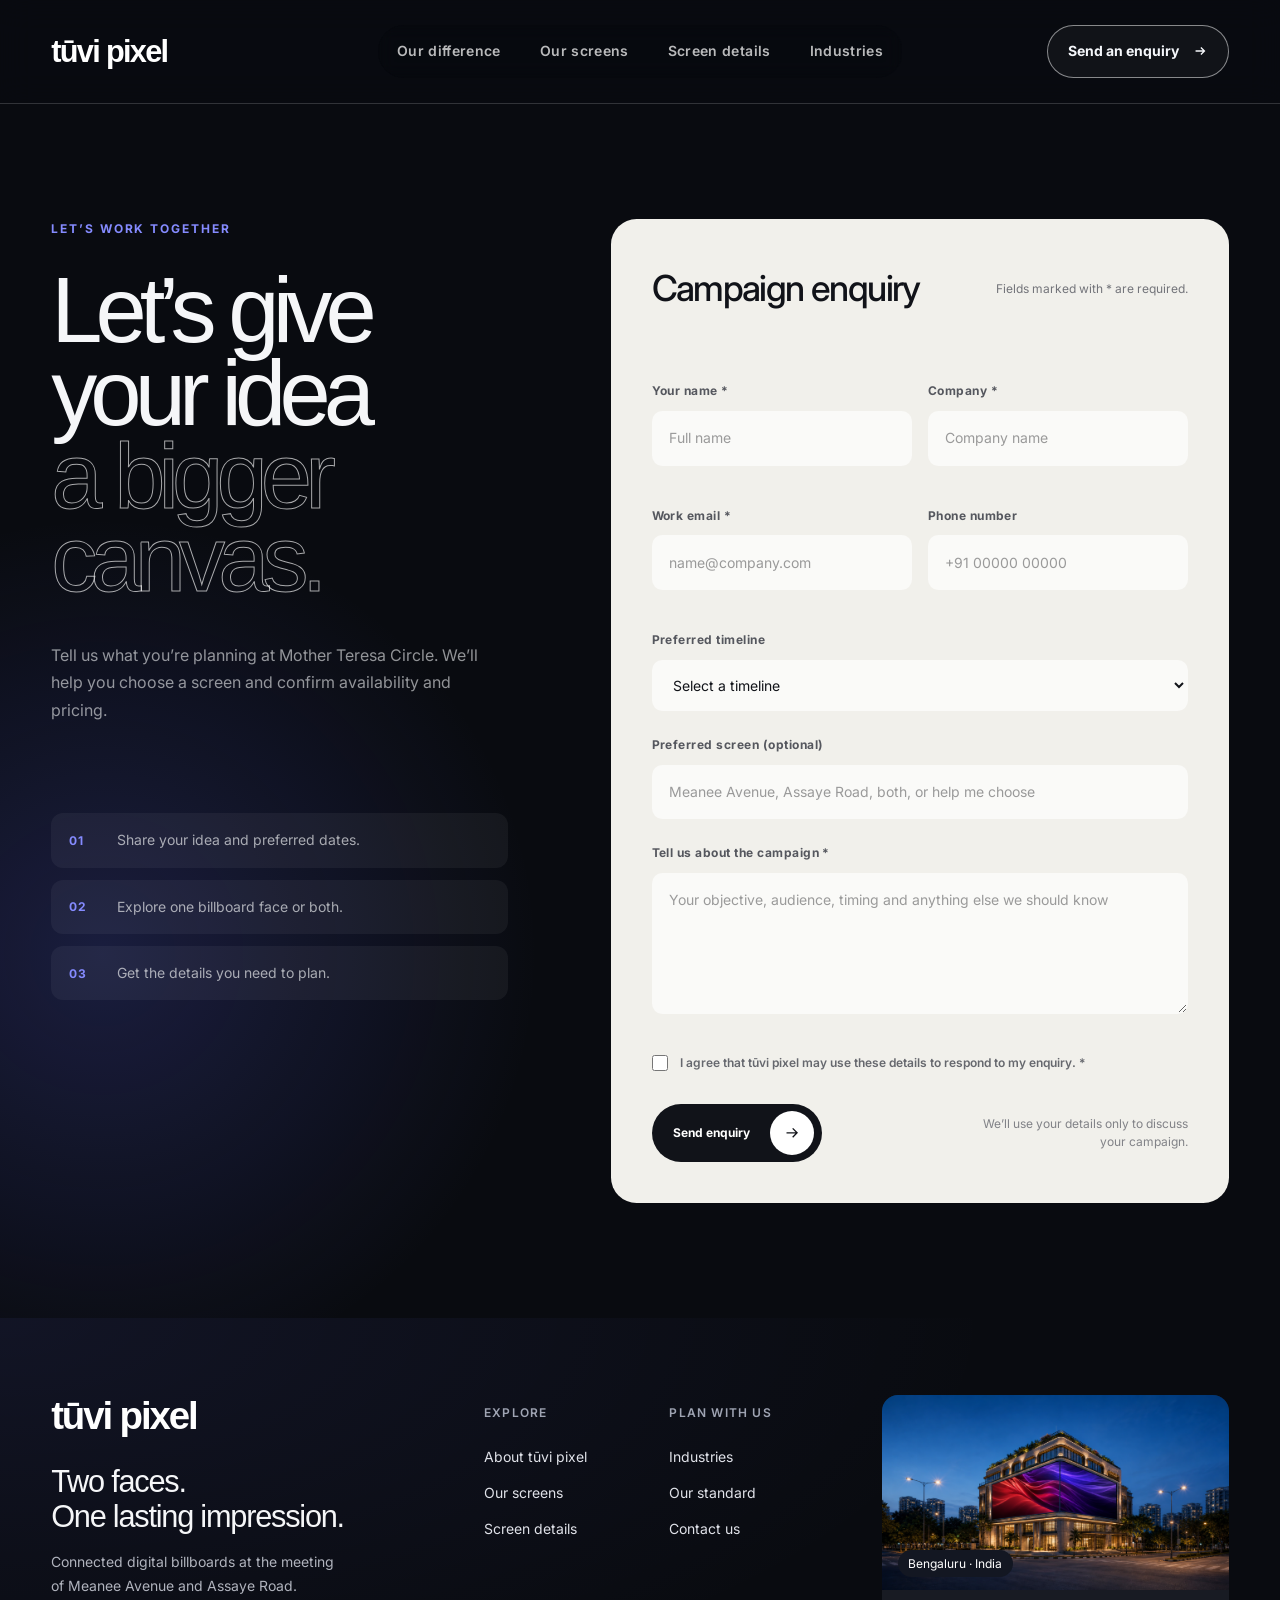
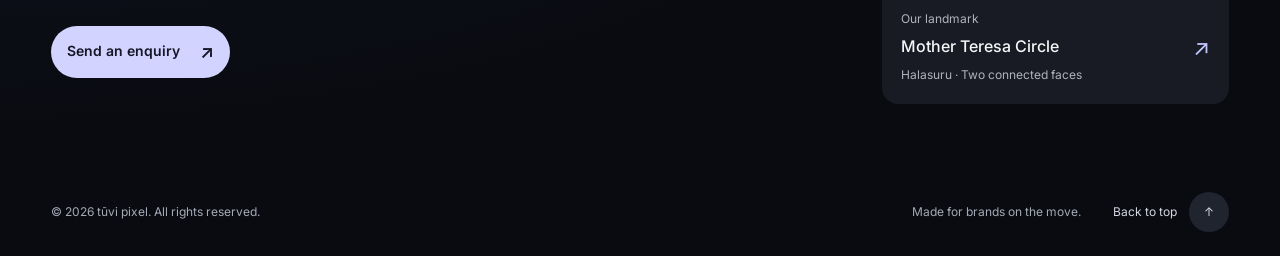
==== contact.html @ e4ea53d4 "First commit" ====
<!doctype html>
<html lang="en">
  <head>
    <meta charset="UTF-8">
    <meta name="viewport" content="width=device-width, initial-scale=1">
    <meta
      name="description"
      content="Plan your campaign with tūvi pixel at Mother Teresa Circle, Bengaluru. Ask about screens, availability and pricing."
    >
    <meta name="theme-color" content="#090b10">
    <title>Contact tūvi pixel — Plan Your Campaign</title>
    <link rel="preconnect" href="https://fonts.googleapis.com">
    <link rel="preconnect" href="https://fonts.gstatic.com" crossorigin>
    <link href="https://fonts.googleapis.com/css2?family=Inter:wght@400;500;600;700&display=swap" rel="stylesheet">
    <link rel="stylesheet" href="styles.css">
    <script src="script.js" defer></script>
  </head>
  <body class="contact-page">
    <a class="skip-link" href="#contact-main">Skip to contact form</a>

    <!-- Contact-page navigation links back to completed homepage sections. -->
    <header class="site-header is-scrolled" data-header>
      <a class="brand" href="index.html" aria-label="tūvi pixel home">
        <!-- Text wordmark until approved logo artwork is available. -->
        <span class="brand__logo brand-wordmark">tūvi pixel</span>
      </a>

      <button
        class="menu-toggle"
        type="button"
        aria-expanded="false"
        aria-controls="primary-navigation"
        aria-label="Open navigation"
        data-menu-toggle
      >
        <span></span>
        <span></span>
      </button>

      <nav class="site-nav" id="primary-navigation" aria-label="Primary navigation" data-nav>
        <a href="index.html#digital">Our difference</a>
        <a href="index.html#formats">Our screens</a>
        <a href="index.html#locations">Screen details</a>
        <a href="index.html#industries">Industries</a>
      </nav>

      <a class="header-cta" href="#enquiry-form">
        Send an enquiry
        <svg viewBox="0 0 18 18" aria-hidden="true">
          <path d="M4 9h10M10 5l4 4-4 4"></path>
        </svg>
      </a>
    </header>

    <main class="contact-main" id="contact-main">
      <!-- Contact introduction keeps the ask direct and campaign-focused. -->
      <section class="contact-intro" aria-labelledby="contact-title">
        <div class="contact-intro__copy">
          <p class="contact-intro__eyebrow reveal">Let’s work together</p>
          <h1 class="reveal" id="contact-title">
            Let’s give your idea
            <span>a bigger canvas.</span>
          </h1>
          <p class="contact-intro__lead reveal">
            Tell us what you’re planning at Mother Teresa Circle.
            We’ll help you choose a screen and confirm availability and pricing.
          </p>

          <div class="contact-intro__notes reveal">
            <div>
              <span>01</span>
              <p>Share your idea and preferred dates.</p>
            </div>
            <div>
              <span>02</span>
              <p>Explore one billboard face or both.</p>
            </div>
            <div>
              <span>03</span>
              <p>Get the details you need to plan.</p>
            </div>
          </div>
        </div>

        <!-- script.js handles submission; field names match the enquiry sheet. -->
        <div class="contact-form-wrap reveal" id="enquiry-form">
          <div class="contact-form__heading">
            <span>Campaign enquiry</span>
            <p>Fields marked with * are required.</p>
          </div>

          <form class="contact-form" action="#" method="post" novalidate data-contact-form>
            <!-- Kept out of the customer UI; submitted for admin enquiry tracking. -->
            <input name="billboard" type="hidden" data-selected-billboard>
            <div class="form-honeypot" aria-hidden="true">
              <label for="contact-website">Leave this field empty</label>
              <input id="contact-website" name="website" type="text" tabindex="-1" autocomplete="off">
            </div>
            <div class="form-grid">
              <div class="form-field">
                <label for="contact-name">Your name *</label>
                <input
                  id="contact-name"
                  name="name"
                  type="text"
                  autocomplete="name"
                  placeholder="Full name"
                  required
                >
                <span class="form-error" data-error-for="contact-name"></span>
              </div>

              <div class="form-field">
                <label for="contact-company">Company *</label>
                <input
                  id="contact-company"
                  name="company"
                  type="text"
                  autocomplete="organization"
                  placeholder="Company name"
                  required
                >
                <span class="form-error" data-error-for="contact-company"></span>
              </div>

              <div class="form-field">
                <label for="contact-email">Work email *</label>
                <input
                  id="contact-email"
                  name="email"
                  type="email"
                  autocomplete="email"
                  inputmode="email"
                  placeholder="name@company.com"
                  required
                >
                <span class="form-error" data-error-for="contact-email"></span>
              </div>

              <div class="form-field">
                <label for="contact-phone">Phone number</label>
                <input
                  id="contact-phone"
                  name="phone"
                  type="tel"
                  autocomplete="tel"
                  inputmode="tel"
                  placeholder="+91 00000 00000"
                >
                <span class="form-error" data-error-for="contact-phone"></span>
              </div>

              <div class="form-field form-field--full">
                <label for="contact-timeline">Preferred timeline</label>
                <select id="contact-timeline" name="timeline">
                  <option value="">Select a timeline</option>
                  <option value="asap">As soon as possible</option>
                  <option value="one-month">Within one month</option>
                  <option value="three-months">Within three months</option>
                  <option value="exploring">Just exploring</option>
                </select>
              </div>

              <div class="form-field form-field--full">
                <label for="contact-location">Preferred screen (optional)</label>
                <input
                  id="contact-location"
                  name="locations"
                  type="text"
                  placeholder="Meanee Avenue, Assaye Road, both, or help me choose"
                >
              </div>

              <div class="form-field form-field--full">
                <label for="contact-message">Tell us about the campaign *</label>
                <textarea
                  id="contact-message"
                  name="message"
                  rows="5"
                  placeholder="Your objective, audience, timing and anything else we should know"
                  required
                ></textarea>
                <span class="form-error" data-error-for="contact-message"></span>
              </div>
            </div>

            <label class="form-consent">
              <input type="checkbox" name="consent" required data-consent>
              <span>
                I agree that tūvi pixel may use these details to respond to my enquiry. *
              </span>
            </label>
            <span class="form-error" data-error-for="consent"></span>

            <div class="contact-form__actions">
              <button type="submit">
                Send enquiry
                <span aria-hidden="true">
                  <svg viewBox="0 0 20 20">
                    <path d="M4 10h12M11 5l5 5-5 5"></path>
                  </svg>
                </span>
              </button>
              <p>We’ll use your details only to discuss your campaign.</p>
            </div>

            <div class="form-status" role="status" aria-live="polite" data-form-status hidden></div>
          </form>
        </div>
      </section>
    </main>

    <!-- Shared brand footer with links back to the landing page. -->
    <footer class="site-footer" aria-label="Site footer">
      <!-- Shared footer: keep navigation and location details consistent on both pages. -->
      <div class="site-footer__top">
        <div class="footer-identity">
          <a class="footer-brand" href="index.html" aria-label="tūvi pixel home">
            <span class="brand-wordmark">tūvi pixel</span>
          </a>
          <p class="footer-identity__headline">Two faces.<br>One lasting impression.</p>
          <p class="footer-identity__copy">Connected digital billboards at the meeting of Meanee Avenue and Assaye Road.</p>
          <a class="footer-contact" href="#enquiry-form">
            Send an enquiry <span aria-hidden="true">↗</span>
          </a>
        </div>

        <nav class="footer-nav" aria-label="Footer navigation">
          <div>
            <h2>Explore</h2>
            <a href="index.html#digital">About tūvi pixel</a>
            <a href="index.html#formats">Our screens</a>
            <a href="index.html#locations">Screen details</a>
          </div>
          <div>
            <h2>Plan with us</h2>
            <a href="index.html#industries">Industries</a>
            <a href="index.html#work">Our standard</a>
            <a href="#enquiry-form">Contact us</a>
          </div>
        </nav>

        <a class="footer-location" href="index.html#formats" aria-label="Explore our screens at Mother Teresa Circle">
          <div class="footer-location__image">
            <img src="assets/mother-teresa-circle-01-clear.png" alt="Concept illustration of the connected corner billboard" width="1672" height="941" loading="lazy">
            <span>Bengaluru · India</span>
          </div>
          <div class="footer-location__caption">
            <div>
              <span>Our landmark</span>
              <strong>Mother Teresa Circle</strong>
              <p>Halasuru · Two connected faces</p>
            </div>
            <span class="footer-location__arrow" aria-hidden="true">↗</span>
          </div>
        </a>
      </div>

      <div class="site-footer__bottom">
        <p>© <span data-current-year>2026</span> tūvi pixel. All rights reserved.</p>
        <p class="footer-signoff">Made for brands on the move.</p>
        <button type="button" data-back-to-top>
          Back to top <span aria-hidden="true">↑</span>
        </button>
      </div>
    </footer>
  </body>
</html>
---- styles.css ----
:root {
  --font-heading: "Helvetica Neue", Helvetica, Arial, sans-serif;
  --font-text: "Inter", Arial, sans-serif;
  --text-xs: 0.75rem;
  --text-sm: 0.875rem;
  --text-base: 1rem;
  --text-lead: 1.125rem;
  --ink: #f5f7fb;
  --muted: rgba(245, 247, 251, 0.7);
  --line: rgba(255, 255, 255, 0.17);
  --dark: #07090d;
  --accent: #6d73ff;
  --accent-bright: #9296ff;
  --header-height: 104px;
  --page-gutter: clamp(1.25rem, 4vw, 4.75rem);
}

* {
  box-sizing: border-box;
}

html {
  scroll-behavior: smooth;
}

body {
  margin: 0;
  color: var(--ink);
  background: var(--dark);
  font-family: var(--font-text);
  font-size: var(--text-base);
  font-weight: 400;
  line-height: 1.6;
  -webkit-font-smoothing: antialiased;
}

h1,
h2,
h3,
h4,
h5,
h6 {
  font-family: var(--font-heading);
  font-weight: 500;
}

p {
  font-weight: 400;
}

button,
label,
strong,
b {
  font-weight: 600;
}

a {
  color: inherit;
  text-decoration: none;
}

button {
  color: inherit;
  font: inherit;
}

.skip-link {
  position: fixed;
  z-index: 100;
  top: 1rem;
  left: 1rem;
  padding: 0.7rem 1rem;
  color: var(--dark);
  background: white;
  border-radius: 999px;
  transform: translateY(-160%);
  transition: transform 180ms ease;
}

.skip-link:focus {
  transform: translateY(0);
}

.site-header {
  position: fixed;
  z-index: 20;
  inset: 0 0 auto;
  display: grid;
  grid-template-columns: 1fr auto 1fr;
  align-items: center;
  min-height: var(--header-height);
  padding: 0 var(--page-gutter);
  border-bottom: 1px solid var(--line);
  transition:
    min-height 300ms ease,
    background 300ms ease,
    backdrop-filter 300ms ease;
}

.site-header.is-scrolled {
  min-height: 76px;
  background: rgba(7, 9, 13, 0.82);
  backdrop-filter: blur(16px);
}

.brand {
  display: inline-flex;
  align-items: center;
  justify-self: start;
  min-width: 0;
}

/* Live-text wordmark: replace when approved logo artwork is available. */
.brand-wordmark {
  font-family: var(--font-heading);
  font-size: clamp(1.75rem, 2.4vw, 2.25rem);
  font-weight: 600;
  letter-spacing: -0.055em;
  line-height: 1.1;
  color: #fff;
  white-space: nowrap;
}

.brand__logo {
  display: block;
  width: clamp(9.5rem, 12vw, 12rem);
  height: auto;
  object-fit: contain;
  transition:
    opacity 250ms ease,
    transform 250ms ease;
}

.brand:hover .brand__logo,
.brand:focus-visible .brand__logo {
  opacity: 0.82;
  transform: translateY(-0.1rem);
}

.site-nav {
  display: flex;
  align-items: center;
  gap: clamp(0.25rem, 0.8vw, 0.75rem);
  padding: 0.3rem;
  background: rgba(7, 9, 13, 0.16);
  border-radius: 999px;
  backdrop-filter: blur(8px);
}

.site-nav a {
  position: relative;
  padding: 0.65rem 0.9rem;
  color: rgba(255, 255, 255, 0.72);
  border-radius: 999px;
  font-size: var(--text-sm);
  font-weight: 600;
  letter-spacing: 0.025em;
  white-space: nowrap;
  transition:
    color 220ms ease,
    background 220ms ease;
}

.site-nav a::after {
  display: none;
}

.site-nav a:hover,
.site-nav a:focus-visible,
.site-nav a.is-active {
  color: white;
  background: rgba(255, 255, 255, 0.1);
}

.site-nav a.is-active {
  box-shadow: inset 0 0 0 1px rgba(255, 255, 255, 0.1);
}

.header-cta {
  display: inline-flex;
  align-items: center;
  justify-self: end;
  gap: 0.8rem;
  padding: 0.88rem 1.25rem;
  border: 1px solid rgba(255, 255, 255, 0.5);
  border-radius: 999px;
  font-size: var(--text-sm);
  font-weight: 700;
  white-space: nowrap;
  background: rgba(255, 255, 255, 0.04);
  box-shadow: inset 0 0 0 0 white;
  transition:
    color 220ms ease,
    background 220ms ease,
    border-color 220ms ease,
    transform 220ms ease;
}

.header-cta:hover,
.header-cta:focus-visible {
  color: var(--dark);
  background: white;
  border-color: white;
  transform: translateY(-0.12rem);
}

.header-cta svg {
  width: 1rem;
  fill: none;
  stroke: currentColor;
  stroke-width: 1.5;
}

.menu-toggle {
  display: none;
  border: 0;
  background: transparent;
}

.hero {
  position: relative;
  display: flex;
  align-items: center;
  min-height: 100svh;
  isolation: isolate;
  overflow: hidden;
}

.hero__media,
.hero__shade {
  position: absolute;
  z-index: -3;
  inset: 0;
}

.hero__media img {
  width: 100%;
  height: 100%;
  object-fit: cover;
  object-position: center;
  scale: 1.01;
  will-change: transform;
}

.hero__shade {
  z-index: -2;
  background:
    linear-gradient(90deg, rgba(6, 8, 12, 0.94) 0%, rgba(6, 8, 12, 0.72) 30%, rgba(6, 8, 12, 0.06) 59%),
    linear-gradient(0deg, rgba(6, 8, 12, 0.72) 0%, transparent 38%),
    linear-gradient(180deg, rgba(6, 8, 12, 0.52), transparent 25%);
}

.hero__content {
  width: min(69rem, 78vw);
  margin-top: calc(var(--header-height) * 0.7);
  padding: 5rem var(--page-gutter) 7rem;
}

.hero__eyebrow {
  margin: 0 0 1.25rem;
  color: rgba(255, 255, 255, 0.7);
  font-size: var(--text-xs);
  font-weight: 600;
  letter-spacing: 0.14em;
  text-transform: uppercase;
}

.hero__title {
  max-width: 9ch;
  margin: 0;
  font-size: clamp(4rem, 8.5vw, 8.6rem);
  font-weight: 500;
  line-height: 0.87;
  letter-spacing: -0.075em;
}

.hero__title span {
  display: block;
  color: transparent;
  -webkit-text-stroke: 1px rgba(255, 255, 255, 0.78);
}

.hero__lower {
  display: grid;
  grid-template-columns: minmax(17rem, 25rem) auto;
  gap: clamp(2rem, 5vw, 5rem);
  align-items: end;
  margin-top: clamp(2rem, 5vh, 4rem);
}

.hero__copy {
  margin: 0;
  color: var(--muted);
  font-size: clamp(0.95rem, 1.2vw, 1.08rem);
  line-height: 1.65;
}

.hero__actions {
  display: flex;
  align-items: center;
  gap: clamp(1.5rem, 3vw, 3rem);
}

.button {
  display: inline-flex;
  align-items: center;
  gap: 1rem;
  padding: 0.45rem 0.5rem 0.45rem 1.35rem;
  border-radius: 999px;
  font-size: var(--text-xs);
  font-weight: 700;
  white-space: nowrap;
}

.button--primary {
  color: white;
  background: var(--accent);
  box-shadow: 0 10px 40px rgba(69, 76, 255, 0.25);
  transition:
    background 220ms ease,
    transform 220ms ease;
}

.button--primary:hover,
.button--primary:focus-visible {
  background: var(--accent-bright);
  transform: translateY(-2px);
}

.button__icon {
  display: grid;
  place-items: center;
  width: 2.5rem;
  aspect-ratio: 1;
  color: var(--dark);
  background: white;
  border-radius: 50%;
}

.button__icon svg {
  width: 1.1rem;
  fill: none;
  stroke: currentColor;
  stroke-width: 1.5;
}

.text-link {
  display: inline-flex;
  gap: 0.65rem;
  align-items: center;
  padding: 0.6rem 0;
  border-bottom: 1px solid rgba(255, 255, 255, 0.4);
  font-size: var(--text-xs);
  font-weight: 700;
  white-space: nowrap;
  transition: border-color 200ms ease;
}

.text-link:hover,
.text-link:focus-visible {
  border-color: white;
}

.hero__proof {
  position: absolute;
  right: var(--page-gutter);
  bottom: clamp(3.5rem, 9vh, 6rem);
  width: min(34rem, 40vw);
}

.hero__proof > p {
  margin: 0 0 0.65rem;
  color: rgba(255, 255, 255, 0.76);
  font-size: var(--text-xs);
  font-weight: 600;
  letter-spacing: 0.04em;
}

.client-logo-marquee {
  position: relative;
  padding: 0.75rem 0;
  background: #f4f3ef;
  border: 1px solid rgba(255, 255, 255, 0.72);
  border-radius: 999px;
  box-shadow:
    0 0.8rem 2.5rem rgba(0, 0, 0, 0.24),
    0 0 0 1px rgba(126, 133, 255, 0.18),
    inset 0 1px 0 rgba(255, 255, 255, 0.9),
    inset 0 0 1.5rem rgba(109, 115, 255, 0.06);
  overflow: hidden;
}

.client-logo-track {
  display: flex;
  width: max-content;
  animation: client-logo-scroll-left 24s linear infinite;
  will-change: transform;
}

.client-logo-group {
  display: flex;
  flex: none;
  align-items: center;
  gap: 2rem;
  padding: 0 1rem;
}

.client-logo-group img {
  flex: none;
  width: auto;
  max-width: 6.5rem;
  height: 1.8rem;
  object-fit: contain;
  mix-blend-mode: multiply;
}

.client-logo-group img[src*="airasia"] {
  width: 2rem;
  height: 2rem;
  border-radius: 50%;
}

.hero__proof:hover .client-logo-track,
.hero__proof:focus-within .client-logo-track {
  animation-play-state: paused;
}

@keyframes client-logo-scroll-left {
  from {
    transform: translateX(0);
  }
  to {
    transform: translateX(-50%);
  }
}

.reveal {
  opacity: 0;
  transform: translateY(22px);
}

.is-ready .reveal {
  opacity: 1;
  transform: translateY(0);
  transition:
    opacity 800ms cubic-bezier(0.2, 0.65, 0.25, 1),
    transform 800ms cubic-bezier(0.2, 0.65, 0.25, 1);
}

.is-ready .hero__title {
  transition-delay: 100ms;
}

.is-ready .hero__eyebrow {
  transition-delay: 40ms;
}

.is-ready .hero__lower {
  transition-delay: 220ms;
}

.is-ready .hero__proof {
  transition-delay: 380ms;
}

/* ==========================================================
   COMPANY INTRODUCTION
   Light editorial section following the image-led hero.
   ========================================================== */
.introduction {
  position: relative;
  padding: clamp(5.5rem, 10vw, 10rem) var(--page-gutter);
  color: #111319;
  background: #f1f0eb;
  overflow: hidden;
}

.introduction__top {
  display: grid;
  grid-template-columns: minmax(9rem, 0.65fr) 1.35fr;
  gap: 2rem;
  align-items: start;
  margin-bottom: clamp(3.5rem, 7vw, 7rem);
}

.section-label {
  display: flex;
  align-items: center;
  gap: 1rem;
  margin: 0;
  color: #63656c;
  font-size: var(--text-xs);
  font-weight: 700;
  letter-spacing: 0.15em;
  text-transform: uppercase;
}

.section-label span {
  display: grid;
  place-items: center;
  width: 2rem;
  aspect-ratio: 1;
  color: #111319;
  border: 1px solid #c8c7c1;
  border-radius: 50%;
  font-size: var(--text-xs);
}

.introduction__lead {
  max-width: 29rem;
  margin: 0;
  color: #62646a;
  font-size: clamp(1rem, 1.4vw, 1.25rem);
  line-height: 1.55;
}

.introduction__statement h2 {
  /* max-width: 13ch; */
  margin: 0;
  font-size: clamp(3rem, 7.2vw, 7.6rem);
  font-weight: 500;
  line-height: 0.98;
  letter-spacing: -0.07em;
}

.introduction__statement h2 span {
  display: block;
  color: #a4a39e;
}

/* Single dark panel gives the lower half more focus and visual weight. */
.impact-panel {
  --pointer-x: 75%;
  --pointer-y: 30%;
  position: relative;
  display: grid;
  grid-template-columns: minmax(17rem, 0.72fr) 1.28fr;
  gap: clamp(3rem, 8vw, 9rem);
  margin-top: clamp(4.5rem, 9vw, 9rem);
  padding: clamp(2rem, 4vw, 4.5rem);
  color: #f7f7f4;
  background: #101217;
  border-radius: clamp(1rem, 2vw, 1.75rem);
  box-shadow: 0 2.5rem 6rem rgba(18, 20, 28, 0.16);
  isolation: isolate;
  overflow: hidden;
}

.impact-panel__glow {
  position: absolute;
  z-index: -1;
  inset: 0;
  background: radial-gradient(
    38rem circle at var(--pointer-x) var(--pointer-y),
    rgba(91, 101, 255, 0.2),
    transparent 50%
  );
  opacity: 0.75;
  transition: opacity 400ms ease;
  pointer-events: none;
}

.impact-panel:hover .impact-panel__glow {
  opacity: 1;
}

.impact-panel__intro {
  display: flex;
  flex-direction: column;
  align-items: flex-start;
  justify-content: space-between;
  gap: 3rem;
}

.impact-panel__intro > p {
  max-width: 28rem;
  margin: 0;
  color: rgba(247, 247, 244, 0.68);
  font-size: clamp(1.05rem, 1.45vw, 1.35rem);
  line-height: 1.6;
}

.impact-panel__link {
  display: inline-flex;
  align-items: center;
  gap: 1rem;
  font-size: var(--text-xs);
  font-weight: 700;
}

.impact-panel__link > span {
  display: grid;
  place-items: center;
  width: 2.75rem;
  aspect-ratio: 1;
  color: #111319;
  background: #f7f7f4;
  border-radius: 50%;
  transition:
    color 250ms ease,
    background 250ms ease,
    transform 250ms ease;
}

.impact-panel__link svg {
  width: 1rem;
  fill: none;
  stroke: currentColor;
  stroke-width: 1.5;
}

.impact-panel__link:hover > span,
.impact-panel__link:focus-visible > span {
  color: white;
  background: #6d73ff;
  transform: translateX(0.3rem);
}

.impact-panel__features {
  display: grid;
  gap: 0.75rem;
}

/* Compact network facts add proof without creating another homepage section. */
.impact-panel__metrics {
  grid-column: 1 / -1;
  display: grid;
  grid-template-columns: repeat(4, minmax(0, 1fr));
  gap: 0.75rem;
  margin-top: 0.5rem;
}

.impact-panel__metrics > div {
  display: flex;
  justify-content: space-between;
  flex-direction: column;
  gap: 2.5rem;
  min-height: 10rem;
  padding: 1.25rem;
  background:
    linear-gradient(145deg, rgba(255, 255, 255, 0.075), rgba(255, 255, 255, 0.035));
  border: 1px solid rgba(255, 255, 255, 0.08);
  border-radius: 0.9rem;
  transition:
    color 350ms ease,
    background 350ms ease,
    transform 350ms ease;
}

.impact-panel__metrics > div:hover {
  color: #111319;
  background: #f1f0eb;
  transform: translateY(-0.35rem);
}

.impact-panel__metrics strong {
  font-size: clamp(2.5rem, 4.2vw, 4.75rem);
  font-weight: 500;
  line-height: 1;
  letter-spacing: -0.055em;
}

.impact-panel__metrics strong span {
  color: #858bff;
  font-size: 0.55em;
  letter-spacing: -0.02em;
}

.impact-panel__metrics span {
  color: rgba(247, 247, 244, 0.5);
  font-size: var(--text-xs);
  font-weight: 700;
  line-height: 1.5;
  letter-spacing: 0.08em;
  text-transform: uppercase;
  transition: color 350ms ease;
}

.impact-panel__metrics > div:hover span {
  color: #676970;
}

.impact-feature {
  display: grid;
  grid-template-columns: 2.5rem 1fr;
  gap: clamp(1rem, 2.5vw, 2.5rem);
  align-items: start;
  padding: clamp(1.35rem, 2.3vw, 2.25rem);
  background: rgba(255, 255, 255, 0.055);
  border-radius: 0.9rem;
  transition:
    background 350ms ease,
    transform 350ms cubic-bezier(0.2, 0.7, 0.2, 1);
}

.impact-feature:hover {
  background: rgba(255, 255, 255, 0.1);
  transform: translateX(-0.55rem);
}

.impact-feature__number {
  padding-top: 0.35rem;
  color: #858bff;
  font-size: var(--text-xs);
  font-weight: 700;
  letter-spacing: 0.08em;
}

.impact-feature h3 {
  margin: 0 0 0.55rem;
  font-size: clamp(1.25rem, 2vw, 1.85rem);
  font-weight: 500;
  letter-spacing: -0.035em;
}

.impact-feature p {
  max-width: 31rem;
  margin: 0;
  color: rgba(247, 247, 244, 0.55);
  font-size: var(--text-sm);
  line-height: 1.6;
}

/* Shared observer state for sections entering the viewport. */
.scroll-reveal {
  opacity: 0;
  transform: translateY(2rem);
  transition:
    opacity 800ms cubic-bezier(0.2, 0.65, 0.25, 1),
    transform 800ms cubic-bezier(0.2, 0.65, 0.25, 1);
}

.scroll-reveal.is-visible {
  opacity: 1;
  transform: translateY(0);
}

/* ==========================================================
   DIGITAL BILLBOARD SHOWCASE
   Dark image-led section with an accessible manual selector.
   ========================================================== */
.showcase {
  padding: clamp(5.5rem, 10vw, 10rem) var(--page-gutter);
  color: #f5f6f8;
  background: #090b10;
}

.showcase__header {
  display: grid;
  grid-template-columns: minmax(10rem, 0.65fr) 1.35fr;
  gap: 2rem;
  margin-bottom: clamp(3.5rem, 6vw, 6rem);
}

.showcase__label {
  display: flex;
  align-items: center;
  align-self: start;
  gap: 1rem;
  margin: 0;
  color: rgba(245, 246, 248, 0.55);
  font-size: var(--text-xs);
  font-weight: 700;
  letter-spacing: 0.15em;
  text-transform: uppercase;
}

.showcase__label span {
  display: grid;
  place-items: center;
  width: 2rem;
  aspect-ratio: 1;
  color: white;
  border: 1px solid rgba(255, 255, 255, 0.25);
  border-radius: 50%;
  font-size: var(--text-xs);
}

.showcase__header h2 {
  /* max-width: 12ch; */
  margin: 0;
  font-size: clamp(3rem, 6vw, 6.5rem);
  font-weight: 500;
  line-height: 0.95;
  letter-spacing: -0.065em;
}

.showcase__header > div > p {
  /* max-width: 34rem; */
  margin: 2rem 0 0;
  color: rgba(245, 246, 248, 0.58);
  font-size: clamp(0.95rem, 1.3vw, 1.12rem);
  line-height: 1.65;
}

.showcase__stage {
  display: grid;
  grid-template-columns: minmax(0, 1fr) clamp(12rem, 18vw, 17rem);
  gap: clamp(1.25rem, 3vw, 3rem);
}

.showcase__images {
  position: relative;
  min-height: clamp(27rem, 53vw, 52rem);
  background: #12151d;
  border-radius: clamp(1rem, 2vw, 1.6rem);
  overflow: hidden;
}

.showcase-slide {
  position: absolute;
  inset: 0;
  margin: 0;
  opacity: 0;
  visibility: hidden;
  transform: scale(1.025);
  transition:
    opacity 700ms cubic-bezier(0.2, 0.65, 0.25, 1),
    visibility 700ms ease,
    transform 1.2s cubic-bezier(0.2, 0.65, 0.25, 1);
}

.showcase-slide.is-active {
  opacity: 1;
  visibility: visible;
  transform: scale(1);
}

.showcase-slide::after {
  content: "";
  position: absolute;
  inset: 0;
  background: linear-gradient(0deg, rgba(4, 5, 9, 0.8), transparent 42%);
  pointer-events: none;
}

.showcase-slide__gallery {
  position: absolute;
  inset: 0;
  overflow: hidden;
  touch-action: pan-y;
}

.showcase-slide__gallery img {
  position: absolute;
  inset: 0;
  width: 100%;
  height: 100%;
  object-fit: cover;
  opacity: 0;
  transform: scale(1.025);
  transition:
    opacity 650ms cubic-bezier(0.2, 0.65, 0.25, 1),
    transform 1s cubic-bezier(0.2, 0.65, 0.25, 1);
}

.showcase-slide__gallery img.is-active {
  opacity: 1;
  transform: scale(1);
}

.showcase-slide figcaption {
  position: absolute;
  z-index: 1;
  right: clamp(1.25rem, 3vw, 2.5rem);
  bottom: clamp(1.25rem, 3vw, 2.5rem);
  left: clamp(1.25rem, 3vw, 2.5rem);
  display: flex;
  justify-content: space-between;
  gap: 2rem;
  align-items: end;
}

.showcase-slide figcaption span:first-child {
  font-size: clamp(1.35rem, 2.5vw, 2.4rem);
  font-weight: 500;
  letter-spacing: -0.04em;
}

.showcase-slide figcaption span:last-child {
  color: rgba(255, 255, 255, 0.65);
  font-size: var(--text-xs);
  font-weight: 700;
  letter-spacing: 0.1em;
  text-transform: uppercase;
}

.showcase__counter {
  position: absolute;
  z-index: 2;
  top: 1.5rem;
  right: 1.5rem;
  padding: 0.7rem 0.9rem;
  color: rgba(255, 255, 255, 0.66);
  background: rgba(9, 11, 16, 0.52);
  backdrop-filter: blur(12px);
  border-radius: 999px;
  font-size: var(--text-xs);
  font-weight: 700;
  letter-spacing: 0.08em;
}

.showcase__counter span {
  color: white;
}

/* Nested image-gallery controls remain separate from category tabs. */
.showcase-gallery-nav {
  position: absolute;
  z-index: 3;
  bottom: 1.15rem;
  left: 50%;
  display: flex;
  align-items: center;
  gap: 0.75rem;
  padding: 0.45rem 0.55rem;
  background: rgba(9, 11, 16, 0.58);
  backdrop-filter: blur(12px);
  border-radius: 999px;
  transform: translateX(-50%);
}

.showcase-gallery-nav > button {
  display: grid;
  place-items: center;
  width: 1.8rem;
  aspect-ratio: 1;
  padding: 0;
  color: rgba(255, 255, 255, 0.68);
  background: transparent;
  border: 0;
  border-radius: 50%;
  cursor: pointer;
  transition:
    color 200ms ease,
    background 200ms ease;
}

.showcase-gallery-nav > button:hover,
.showcase-gallery-nav > button:focus-visible {
  color: white;
  background: rgba(255, 255, 255, 0.12);
}

.showcase-gallery-dots {
  display: flex;
  gap: 0.42rem;
  align-items: center;
}

.showcase-gallery-dots button {
  width: 0.42rem;
  height: 0.42rem;
  padding: 0;
  background: rgba(255, 255, 255, 0.38);
  border: 0;
  border-radius: 999px;
  cursor: pointer;
  transition:
    width 250ms ease,
    background 250ms ease;
}

.showcase-gallery-dots button.is-active {
  width: 1.35rem;
  background: white;
}

.showcase-gallery-dots button:focus-visible {
  outline: 2px solid #858bff;
  outline-offset: 3px;
}

/* Keep a single contextual enquiry action beside the selector, below it on mobile. */
.showcase__sidebar {
  display: grid;
  align-content: end;
  gap: 1.5rem;
  min-width: 0;
}

.showcase__booking {
  display: grid;
  gap: 0.75rem;
}

.showcase__booking p {
  margin: 0;
  color: #fff;
  font-size: 14px;
  line-height: 1.5;
}

.showcase__booking small {
  color: rgba(255, 255, 255, 0.65);
  font-size: 12px;
  line-height: 1.5;
}

.showcase__cta {
  display: flex;
  align-items: center;
  justify-content: space-between;
  gap: 0.75rem;
  min-height: 52px;
  padding: 1rem;
  border-radius: 0.85rem;
  background: #dcdfff;
  color: #111322;
  font-size: 14px;
  font-weight: 600;
  line-height: 1.4;
  text-decoration: none;
  transition: background 200ms ease;
}

.showcase__cta:hover { background: #fff; }
.showcase__cta:focus-visible { outline: 2px solid #858bff; outline-offset: 4px; }

.showcase-tabs {
  display: grid;
  align-content: end;
  gap: 0.75rem;
}

.showcase-tab {
  position: relative;
  display: flex;
  flex-direction: column;
  gap: 1.25rem;
  min-height: 8rem;
  padding: 1.25rem;
  color: rgba(255, 255, 255, 0.48);
  text-align: left;
  background: rgba(255, 255, 255, 0.045);
  border: 0;
  border-radius: 0.85rem;
  cursor: pointer;
  overflow: hidden;
  transition:
    color 300ms ease,
    background 300ms ease,
    transform 300ms ease;
}

.showcase-tab::after {
  content: "";
  position: absolute;
  inset: auto 0 0;
  height: 3px;
  background: #737aff;
  transform: scaleX(0);
  transform-origin: left;
  transition: transform 450ms cubic-bezier(0.2, 0.7, 0.2, 1);
}

.showcase-tab:hover {
  color: white;
  background: rgba(255, 255, 255, 0.08);
  transform: translateX(-0.25rem);
}

.showcase-tab.is-active {
  color: white;
  background: rgba(255, 255, 255, 0.1);
}

.showcase-tab.is-active::after {
  transform: scaleX(1);
}

.showcase-tab span {
  color: #858bff;
  font-size: var(--text-xs);
  font-weight: 700;
  letter-spacing: 0.08em;
}

/* ==========================================================
   FEATURED LOCATIONS
   Expandable cards communicate environment types without
   introducing unverified city names or inventory figures.
   ========================================================== */
.locations {
  padding: clamp(5.5rem, 10vw, 10rem) var(--page-gutter);
  color: #101217;
  background: #f1f0eb;
}

.locations__header {
  position: relative;
  display: grid;
  grid-template-columns: minmax(18rem, 0.75fr) 1.25fr;
  grid-template-rows: 1fr auto;
  gap: 2rem;
  align-items: end;
  min-height: clamp(34rem, 56vw, 56rem);
  margin-bottom: clamp(3.5rem, 6vw, 6rem);
  padding: clamp(1.5rem, 3.5vw, 3.5rem);
  color: white;
  background: #111319;
  border-radius: clamp(1rem, 2vw, 1.75rem);
  isolation: isolate;
  overflow: hidden;
}

.locations__header::after {
  content: "";
  position: absolute;
  z-index: -1;
  inset: 0;
  background:
    linear-gradient(90deg, rgba(5, 7, 11, 0.94), rgba(5, 7, 11, 0.45) 48%, transparent 78%),
    linear-gradient(0deg, rgba(5, 7, 11, 0.7), transparent 50%);
}

.locations__header-media {
  position: absolute;
  z-index: -2;
  inset: 0;
}

.locations__header-media img {
  width: 100%;
  height: 100%;
  object-fit: cover;
  transition: transform 1.4s cubic-bezier(0.2, 0.7, 0.2, 1);
}

.locations__header:hover .locations__header-media img {
  transform: scale(1.025);
}

.locations__header-content {
  grid-row: 1 / -1;
  align-self: end;
  max-width: 33rem;
}

.locations__label {
  display: flex;
  align-items: center;
  align-self: start;
  gap: 1rem;
  margin: 0;
  color: rgba(255, 255, 255, 0.68);
  font-size: var(--text-xs);
  font-weight: 700;
  letter-spacing: 0.15em;
  text-transform: uppercase;
}

.locations__label span {
  display: grid;
  place-items: center;
  width: 2rem;
  aspect-ratio: 1;
  color: white;
  border: 1px solid rgba(255, 255, 255, 0.35);
  border-radius: 50%;
  font-size: var(--text-xs);
}

.locations__header h2 {
  max-width: 10ch;
  margin: clamp(2.25rem, 5vw, 5rem) 0 0;
  font-size: clamp(3rem, 5.2vw, 5.5rem);
  font-weight: 500;
  line-height: 0.96;
  letter-spacing: -0.065em;
}

.locations__header-content > p:last-of-type {
  max-width: 32rem;
  margin: 1.75rem 0 0;
  color: rgba(255, 255, 255, 0.66);
  font-size: clamp(0.95rem, 1.2vw, 1.08rem);
  line-height: 1.65;
}

.locations__link {
  display: inline-flex;
  align-items: center;
  gap: 1rem;
  padding-bottom: 0.65rem;
  border-bottom: 1px solid #101217;
  font-size: var(--text-xs);
  font-weight: 700;
  white-space: nowrap;
  margin-top: 2rem;
}

.locations__link svg {
  width: 1rem;
  fill: none;
  stroke: currentColor;
  stroke-width: 1.5;
  transition: transform 250ms ease;
}

.locations__link:hover svg,
.locations__link:focus-visible svg {
  transform: translateX(0.3rem);
}

.locations__header-fact {
  grid-column: 2;
  justify-self: end;
  max-width: 15rem;
  padding: 1.4rem;
  background: rgba(9, 11, 16, 0.58);
  backdrop-filter: blur(14px);
  border-radius: 1rem;
}

.locations__header-fact strong {
  font-size: clamp(2.3rem, 4vw, 4rem);
  font-weight: 500;
  line-height: 1;
  letter-spacing: -0.06em;
}

.locations__header-fact strong span {
  color: #858bff;
  font-size: 0.55em;
}

.locations__header-fact p {
  margin: 0.8rem 0 0;
  color: rgba(255, 255, 255, 0.56);
  font-size: var(--text-xs);
  line-height: 1.5;
}

/* ==========================================================
   INDUSTRIES SERVED
   An equal-weight matrix keeps nine categories easy to scan.
   ========================================================== */
.industries {
  padding: clamp(5.5rem, 10vw, 10rem) var(--page-gutter);
  color: #f5f6f8;
  background: #0c0e13;
}

.industries__header {
  display: grid;
  grid-template-columns: minmax(12rem, 0.7fr) minmax(24rem, 1.3fr);
  gap: clamp(2rem, 6vw, 7rem);
  align-items: start;
  margin-bottom: clamp(3.5rem, 7vw, 7rem);
}

.industries__label {
  display: flex;
  align-items: center;
  align-self: start;
  gap: 1rem;
  margin: 0;
  color: rgba(245, 246, 248, 0.52);
  font-size: var(--text-xs);
  font-weight: 700;
  letter-spacing: 0.15em;
  text-transform: uppercase;
}

.industries__label span {
  display: grid;
  place-items: center;
  width: 2rem;
  aspect-ratio: 1;
  color: white;
  border: 1px solid rgba(255, 255, 255, 0.24);
  border-radius: 50%;
  font-size: var(--text-xs);
}

.industries__header h2 {
  /* max-width: 11ch; */
  margin: 0;
  font-size: clamp(3rem, 5vw, 5.25rem);
  font-weight: 500;
  line-height: 0.96;
  letter-spacing: -0.065em;
}

.industries__header > div > p {
  max-width: 37rem;
  margin: 1.5rem 0 0;
  color: rgba(245, 246, 248, 0.6);
  font-size: 1rem;
  line-height: 1.65;
}

.industry-grid {
  display: grid;
  grid-template-columns: repeat(3, minmax(0, 1fr));
  gap: 0;
  border-top: 1px solid rgba(255, 255, 255, 0.14);
  border-left: 1px solid rgba(255, 255, 255, 0.14);
}

.industry-card {
  position: relative;
  display: flex;
  flex-direction: column;
  justify-content: space-between;
  min-width: 0;
  min-height: clamp(14rem, 18vw, 18rem);
  padding: clamp(1.4rem, 2.2vw, 2.25rem);
  color: #f5f6f8;
  background: transparent;
  border-right: 1px solid rgba(255, 255, 255, 0.14);
  border-bottom: 1px solid rgba(255, 255, 255, 0.14);
  outline: none;
  overflow: hidden;
  transition:
    background 350ms ease,
    transform 350ms cubic-bezier(0.2, 0.7, 0.2, 1);
}

.industry-card::before {
  content: "";
  position: absolute;
  top: 0;
  right: 0;
  left: 0;
  height: 2px;
  background: #7e85ff;
  opacity: 0.2;
  transform: scaleX(0);
  transform-origin: left;
  transition:
    opacity 350ms ease,
    transform 350ms ease;
  pointer-events: none;
}

.industry-card:hover,
.industry-card:focus-visible {
  color: #f5f6f8;
  background: rgba(255, 255, 255, 0.055);
  transform: translateY(-0.2rem);
}

.industry-card:hover::before,
.industry-card:focus-visible::before {
  opacity: 1;
  transform: scaleX(1);
}

.industry-card:focus-visible {
  box-shadow: 0 0 0 3px #111319, 0 0 0 5px #858bff;
}

.industry-card__index {
  position: relative;
  z-index: 1;
  color: currentColor;
  font-size: var(--text-xs);
  font-weight: 700;
  letter-spacing: 0.08em;
  opacity: 0.55;
}

.industry-card > div {
  position: relative;
  z-index: 1;
}

.industry-card h3 {
  margin: 0;
  font-size: clamp(1.4rem, 1.9vw, 2rem);
  font-weight: 500;
  line-height: 1.08;
  letter-spacing: -0.035em;
}

.industry-card p {
  max-width: 25rem;
  margin: 0.85rem 0 0;
  color: rgba(245, 246, 248, 0.58);
  font-size: 0.875rem;
  line-height: 1.6;
}

.industries__footer {
  display: flex;
  justify-content: space-between;
  gap: 2rem;
  align-items: center;
  margin-top: clamp(2.5rem, 4vw, 4rem);
}

.industries__footer p {
  margin: 0;
  color: rgba(245, 246, 248, 0.5);
  font-size: var(--text-sm);
}

.industries__footer a {
  display: inline-flex;
  align-items: center;
  gap: 1rem;
  padding-bottom: 0.65rem;
  border-bottom: 1px solid rgba(255, 255, 255, 0.55);
  font-size: var(--text-xs);
  font-weight: 700;
}

.industries__footer svg {
  width: 1rem;
  fill: none;
  stroke: currentColor;
  stroke-width: 1.5;
  transition: transform 250ms ease;
}

.industries__footer a:hover svg,
.industries__footer a:focus-visible svg {
  transform: translateX(0.3rem);
}

/* ==========================================================
   CAMPAIGN ASSURANCE
   Accessible accordion presents trust-building deliverables.
   ========================================================== */
.assurance {
  display: grid;
  grid-template-columns: minmax(22rem, 0.9fr) minmax(28rem, 1.1fr);
  gap: clamp(4rem, 10vw, 11rem);
  padding: clamp(5.5rem, 10vw, 10rem) var(--page-gutter);
  color: #f5f6f8;
  background: #090b10;
}

.assurance__label {
  display: flex;
  align-items: center;
  gap: 1rem;
  margin: 0 0 clamp(3rem, 6vw, 6rem);
  color: rgba(245, 246, 248, 0.5);
  font-size: var(--text-xs);
  font-weight: 700;
  letter-spacing: 0.15em;
  text-transform: uppercase;
}

.assurance__label > span {
  display: grid;
  place-items: center;
  width: 2rem;
  aspect-ratio: 1;
  color: white;
  border: 1px solid rgba(255, 255, 255, 0.25);
  border-radius: 50%;
  font-size: var(--text-xs);
}

.assurance__statement h2 {
  max-width: 10ch;
  margin: 0;
  font-size: clamp(3.5rem, 7vw, 7.5rem);
  font-weight: 500;
  line-height: 0.9;
  letter-spacing: -0.075em;
}

.assurance__statement h2 span {
  display: block;
  color: #777dff;
}

.assurance__statement > p:last-child {
  max-width: 30rem;
  margin: 2.5rem 0 0;
  color: rgba(245, 246, 248, 0.55);
  font-size: clamp(0.95rem, 1.2vw, 1.08rem);
  line-height: 1.7;
}

.assurance-list {
  align-self: center;
}

.assurance-item {
  margin-bottom: 0.75rem;
  background: rgba(255, 255, 255, 0.05);
  border-radius: 1rem;
  overflow: hidden;
  transition: background 350ms ease;
}

.assurance-item.is-open {
  background: rgba(255, 255, 255, 0.1);
}

.assurance-item h3 {
  margin: 0;
}

.assurance-item button {
  display: grid;
  grid-template-columns: 2.5rem 1fr 2.75rem;
  gap: 1rem;
  align-items: center;
  width: 100%;
  padding: clamp(1.25rem, 2vw, 1.8rem);
  color: rgba(245, 246, 248, 0.66);
  text-align: left;
  background: transparent;
  border: 0;
  cursor: pointer;
  transition: color 300ms ease;
}

.assurance-item button:hover,
.assurance-item button:focus-visible,
.assurance-item.is-open button {
  color: white;
}

.assurance-item button:focus-visible {
  outline: 2px solid #858bff;
  outline-offset: -4px;
  border-radius: 1rem;
}

.assurance-item__number {
  color: #858bff;
  font-size: var(--text-xs);
  font-weight: 700;
  letter-spacing: 0.08em;
}

.assurance-item button > span:nth-child(2) {
  font-size: clamp(1.05rem, 1.5vw, 1.35rem);
  font-weight: 500;
  letter-spacing: -0.02em;
}

.assurance-item__toggle {
  position: relative;
  justify-self: end;
  width: 2.5rem;
  aspect-ratio: 1;
  background: rgba(255, 255, 255, 0.08);
  border-radius: 50%;
}

.assurance-item__toggle::before,
.assurance-item__toggle::after {
  content: "";
  position: absolute;
  top: 50%;
  left: 50%;
  width: 0.8rem;
  height: 1px;
  background: currentColor;
  transform: translate(-50%, -50%);
  transition: transform 300ms ease;
}

.assurance-item__toggle::after {
  transform: translate(-50%, -50%) rotate(90deg);
}

.assurance-item.is-open .assurance-item__toggle::after {
  transform: translate(-50%, -50%) rotate(0);
}

.assurance-item__panel {
  overflow: hidden;
}

.assurance-item__panel p {
  max-width: 35rem;
  margin: 0;
  padding: 0 clamp(1.25rem, 2vw, 1.8rem) clamp(1.5rem, 2.5vw, 2.25rem)
    calc(clamp(1.25rem, 2vw, 1.8rem) + 3.5rem);
  color: rgba(245, 246, 248, 0.52);
  font-size: var(--text-sm);
  line-height: 1.7;
  animation: assurance-content-in 350ms ease both;
}

@keyframes assurance-content-in {
  from {
    opacity: 0;
    transform: translateY(-0.5rem);
  }
  to {
    opacity: 1;
    transform: translateY(0);
  }
}

/* ==========================================================
   FINAL CTA
   One clear conversion message closes the homepage.
   ========================================================== */
.final-cta {
  position: relative;
  display: flex;
  align-items: center;
  flex-direction: column;
  padding: clamp(7rem, 14vw, 14rem) var(--page-gutter);
  color: #111319;
  text-align: center;
  background: #f1f0eb;
  isolation: isolate;
  overflow: hidden;
}

.final-cta__orb {
  position: absolute;
  z-index: -1;
  top: 50%;
  left: 50%;
  width: clamp(22rem, 55vw, 52rem);
  aspect-ratio: 1;
  background:
    radial-gradient(circle at 35% 35%, rgba(255, 139, 98, 0.8), transparent 28%),
    radial-gradient(circle at 68% 66%, rgba(95, 105, 255, 0.78), transparent 34%),
    #d5d5ff;
  filter: blur(1px);
  border-radius: 50%;
  opacity: 0.3;
  transform: translate(-50%, -50%) scale(0.8);
  transition:
    opacity 1s ease,
    transform 1.2s cubic-bezier(0.2, 0.7, 0.2, 1);
}

.final-cta:hover .final-cta__orb {
  opacity: 0.48;
  transform: translate(-50%, -50%) scale(1);
}

.final-cta__label {
  margin: 0 0 2rem;
  color: #66686e;
  font-size: var(--text-xs);
  font-weight: 700;
  letter-spacing: 0.16em;
  text-transform: uppercase;
}

.final-cta h2 {
  max-width: 12ch;
  margin: 0;
  font-size: clamp(3.5rem, 8vw, 8.5rem);
  font-weight: 500;
  line-height: 0.9;
  letter-spacing: -0.075em;
}

.final-cta__copy {
  max-width: 38rem;
  margin: clamp(2rem, 4vw, 3.5rem) 0 0;
  color: #606269;
  font-size: clamp(0.95rem, 1.25vw, 1.12rem);
  line-height: 1.65;
}

.final-cta__button {
  display: inline-flex;
  align-items: center;
  gap: 1.5rem;
  margin-top: clamp(2.5rem, 5vw, 4.5rem);
  padding: 0.5rem 0.55rem 0.5rem 1.6rem;
  color: white;
  background: #111319;
  border-radius: 999px;
  font-size: var(--text-sm);
  font-weight: 700;
  box-shadow: 0 1.5rem 4rem rgba(17, 19, 25, 0.18);
  transition:
    background 300ms ease,
    transform 300ms ease;
}

.final-cta__button:hover,
.final-cta__button:focus-visible {
  background: #5f67f4;
  transform: translateY(-0.25rem);
}

.final-cta__button > span:last-child {
  display: grid;
  place-items: center;
  width: 3.25rem;
  aspect-ratio: 1;
  color: #111319;
  background: white;
  border-radius: 50%;
}

.final-cta__button svg {
  width: 1.25rem;
  fill: none;
  stroke: currentColor;
  stroke-linecap: round;
  stroke-linejoin: round;
  stroke-width: 1.5;
}

/* ==========================================================
   FOOTER
   Contact and legal destinations are intentionally easy to find.
   ========================================================== */
/* Shared footer: brand, navigation and a visual anchor to the actual format. */
.site-footer {
  padding: clamp(3.5rem, 6vw, 6rem) var(--page-gutter) 1.5rem;
  color: #f5f6f8;
  background: radial-gradient(ellipse at 0 0, rgba(109, 115, 255, 0.09), transparent 55%), #090b10;
}

.site-footer__top {
  display: grid;
  grid-template-columns: minmax(0, 1.1fr) minmax(0, 1fr) minmax(0, 1fr);
  gap: clamp(2rem, 4vw, 5rem);
  align-items: start;
  padding-bottom: clamp(3rem, 5vw, 5rem);
}

.footer-brand { display: inline-flex; }
.footer-brand .brand-wordmark { font-size: clamp(2rem, 3vw, 2.75rem); }
.footer-identity__headline {
  margin: 1.75rem 0 1rem;
  font-family: var(--font-heading);
  font-size: clamp(1.7rem, 2.4vw, 2.6rem);
  font-weight: 500;
  line-height: 1.12;
  letter-spacing: -0.04em;
}
.footer-identity__copy {
  max-width: 32ch;
  margin: 0;
  color: #b0b3bd;
  font-size: var(--text-sm);
  line-height: 1.7;
}
.footer-contact {
  display: inline-flex;
  align-items: center;
  gap: 1.25rem;
  margin-top: 1.75rem;
  padding: 0.7rem 1rem;
  border-radius: 999px;
  background: #d2d4ff;
  color: #151726;
  font-size: var(--text-sm);
  font-weight: 600;
  transition: background 200ms ease;
}
.footer-contact:hover { background: #eef0ff; }
.footer-contact span { font-size: 1.15rem; }

.footer-nav {
  display: grid;
  grid-template-columns: repeat(2, minmax(0, 1fr));
  gap: 1.5rem;
  padding-top: 0.5rem;
}
.footer-nav > div { display: flex; flex-direction: column; align-items: flex-start; gap: 0.85rem; }
.footer-nav h2 {
  margin: 0 0 0.65rem;
  color: #9fa4b3;
  font-family: var(--font-text);
  font-size: var(--text-xs);
  font-weight: 600;
  letter-spacing: 0.1em;
  text-transform: uppercase;
}
.footer-nav a { color: #e0e2e9; font-size: var(--text-sm); transition: color 180ms ease; }
.footer-nav a:hover { color: #b5baff; }

.footer-location {
  display: block;
  overflow: hidden;
  border-radius: 1rem;
  background: #181b23;
  transition: background 200ms ease;
}
.footer-location:hover { background: #212530; }
.footer-location__image { position: relative; overflow: hidden; aspect-ratio: 16 / 9; }
.footer-location__image img {
  width: 100%;
  height: 100%;
  object-fit: cover;
  transition: transform 450ms ease;
}
.footer-location:hover img { transform: scale(1.035); }
.footer-location__image > span {
  position: absolute;
  left: 1rem;
  bottom: 0.8rem;
  padding: 0.25rem 0.65rem;
  border-radius: 999px;
  color: white;
  background: #131722;
  font-size: var(--text-xs);
}
.footer-location__caption { display: flex; align-items: center; justify-content: space-between; gap: 0.75rem; padding: 1.2rem; }
.footer-location__caption div > span { display: block; margin-bottom: 0.35rem; color: #b0b3bd; font-size: var(--text-xs); }
.footer-location__caption strong { display: block; font-size: 1rem; font-weight: 500; }
.footer-location__caption p { margin: 0.35rem 0 0; color: #b0b3bd; font-size: var(--text-xs); }
.footer-location__arrow { color: #c3c7ff; font-size: 1.4rem; }

.site-footer__bottom {
  display: grid;
  grid-template-columns: 1fr auto auto;
  gap: 2rem;
  align-items: center;
  padding-top: 1.5rem;
  color: #a5aab7;
  font-size: var(--text-xs);
}
.site-footer__bottom p { margin: 0; }
.site-footer__bottom button {
  display: inline-flex;
  align-items: center;
  justify-self: end;
  gap: 0.75rem;
  padding: 0;
  color: #d4d7e0;
  background: transparent;
  border: 0;
  cursor: pointer;
  font: inherit;
}
.site-footer__bottom button span {
  display: grid;
  place-items: center;
  width: 2.5rem;
  aspect-ratio: 1;
  border-radius: 50%;
  background: #20242f;
  transition: color 200ms ease, background 200ms ease;
}
.site-footer__bottom button:hover span { color: #13151b; background: #d2d4ff; }
.site-footer a:focus-visible,
.site-footer button:focus-visible { outline: 2px solid #b5baff; outline-offset: 5px; }

/* ==========================================================
   CONTACT PAGE
   Dedicated campaign enquiry layout and validated form.
   ========================================================== */
.contact-page {
  background: #090b10;
}

.contact-page .site-header {
  background: rgba(9, 11, 16, 0.88);
  backdrop-filter: blur(16px);
}

.contact-main {
  padding-top: var(--header-height);
}

.contact-intro {
  display: grid;
  grid-template-columns: minmax(22rem, 0.85fr) minmax(34rem, 1.15fr);
  gap: clamp(4rem, 8vw, 9rem);
  min-height: calc(100svh - var(--header-height));
  padding: clamp(5rem, 9vw, 9rem) var(--page-gutter);
  color: #f5f6f8;
  background:
    radial-gradient(circle at 8% 70%, rgba(93, 102, 246, 0.2), transparent 30%),
    #090b10;
}

.contact-intro__copy {
  position: sticky;
  top: calc(var(--header-height) + 3rem);
  align-self: start;
}

.contact-intro__eyebrow {
  margin: 0 0 2rem;
  color: #858bff;
  font-size: var(--text-xs);
  font-weight: 700;
  letter-spacing: 0.16em;
  text-transform: uppercase;
}

.contact-intro h1 {
  max-width: 10ch;
  margin: 0;
  font-size: clamp(3.8rem, 7.2vw, 7.7rem);
  font-weight: 500;
  line-height: 0.9;
  letter-spacing: -0.075em;
}

.contact-intro h1 span {
  display: block;
  color: transparent;
  -webkit-text-stroke: 1px rgba(255, 255, 255, 0.65);
}

.contact-intro__lead {
  max-width: 31rem;
  margin: 2.5rem 0 0;
  color: rgba(245, 246, 248, 0.58);
  font-size: clamp(0.98rem, 1.25vw, 1.12rem);
  line-height: 1.7;
}

.contact-intro__notes {
  display: grid;
  gap: 0.75rem;
  max-width: 31rem;
  margin-top: clamp(3rem, 7vw, 7rem);
}

.contact-intro__notes > div {
  display: grid;
  grid-template-columns: 2rem 1fr;
  gap: 1rem;
  align-items: center;
  padding: 1rem 1.1rem;
  background: rgba(255, 255, 255, 0.05);
  border-radius: 0.75rem;
}

.contact-intro__notes span {
  color: #858bff;
  font-size: var(--text-xs);
  font-weight: 700;
  letter-spacing: 0.08em;
}

.contact-intro__notes p {
  margin: 0;
  color: rgba(245, 246, 248, 0.65);
  font-size: var(--text-sm);
}

.contact-form-wrap {
  padding: clamp(1.5rem, 3.2vw, 3rem);
  color: #111319;
  background: #f1f0eb;
  border-radius: clamp(1.25rem, 2vw, 2rem);
}

.contact-form__heading {
  display: flex;
  justify-content: space-between;
  gap: 2rem;
  align-items: center;
  margin-bottom: clamp(2.5rem, 5vw, 4.5rem);
}

.contact-form__heading span {
  font-size: clamp(1.6rem, 2.8vw, 2.75rem);
  font-weight: 500;
  letter-spacing: -0.045em;
}

.contact-form__heading p {
  margin: 0;
  color: #73747a;
  font-size: var(--text-xs);
}

.form-grid {
  display: grid;
  grid-template-columns: repeat(2, minmax(0, 1fr));
  gap: 1.5rem 1rem;
}

.form-field {
  display: flex;
  flex-direction: column;
}

.form-field--full {
  grid-column: 1 / -1;
}

.form-field label {
  margin-bottom: 0.65rem;
  color: #55575e;
  font-size: var(--text-xs);
  font-weight: 700;
  letter-spacing: 0.04em;
}

.form-field input,
.form-field select,
.form-field textarea {
  width: 100%;
  padding: 0.95rem 1rem;
  color: #111319;
  background: rgba(255, 255, 255, 0.66);
  border: 1px solid transparent;
  border-radius: 0.65rem;
  outline: none;
  font: inherit;
  font-size: var(--text-sm);
  transition:
    background 200ms ease,
    border-color 200ms ease,
    box-shadow 200ms ease;
}

.form-field textarea {
  min-height: 8.5rem;
  resize: vertical;
  line-height: 1.55;
}

.form-field input::placeholder,
.form-field textarea::placeholder {
  color: #9a9a9a;
}

.form-field input:hover,
.form-field select:hover,
.form-field textarea:hover {
  background: white;
}

.form-field input:focus,
.form-field select:focus,
.form-field textarea:focus {
  background: white;
  border-color: #666eff;
  box-shadow: 0 0 0 3px rgba(102, 110, 255, 0.14);
}

.form-field [aria-invalid="true"] {
  border-color: #c43f3f;
}

.form-error {
  min-height: 1rem;
  padding-top: 0.35rem;
  color: #a52e2e;
  font-size: var(--text-xs);
}

.form-consent {
  display: grid;
  grid-template-columns: auto 1fr;
  gap: 0.75rem;
  align-items: start;
  margin-top: 1.5rem;
  color: #66686e;
  font-size: var(--text-xs);
  line-height: 1.5;
  cursor: pointer;
}

.form-consent input {
  width: 1rem;
  height: 1rem;
  margin: 0.1rem 0 0;
  accent-color: #626aff;
}

.contact-form__actions {
  display: flex;
  justify-content: space-between;
  gap: 2rem;
  align-items: center;
  margin-top: 2rem;
}

.contact-form__actions button {
  display: inline-flex;
  align-items: center;
  gap: 1.25rem;
  padding: 0.45rem 0.5rem 0.45rem 1.35rem;
  color: white;
  background: #111319;
  border: 0;
  border-radius: 999px;
  cursor: pointer;
  font-size: var(--text-xs);
  font-weight: 700;
  transition:
    background 250ms ease,
    transform 250ms ease;
}

.contact-form__actions button:hover,
.contact-form__actions button:focus-visible {
  background: #626aff;
  transform: translateY(-0.2rem);
}

.contact-form__actions button:disabled {
  cursor: wait;
  opacity: 0.6;
  transform: none;
}

.contact-form__actions button span {
  display: grid;
  place-items: center;
  width: 2.75rem;
  aspect-ratio: 1;
  color: #111319;
  background: white;
  border-radius: 50%;
}

.contact-form__actions svg {
  width: 1.1rem;
  fill: none;
  stroke: currentColor;
  stroke-width: 1.5;
}

.contact-form__actions p {
  max-width: 13rem;
  margin: 0;
  color: #818287;
  font-size: var(--text-xs);
  line-height: 1.5;
  text-align: right;
}

.form-status {
  margin-top: 1.5rem;
  padding: 1rem;
  color: #34375a;
  background: #dedfff;
  border-radius: 0.7rem;
  font-size: var(--text-xs);
  line-height: 1.5;
}

.form-status[data-state="success"] {
  color: #245a3b;
  background: #e2f0e7;
}

.form-status[data-state="error"] {
  color: #8a2f2f;
  background: #f6e3e1;
}

.form-honeypot {
  position: absolute;
  left: -10000px;
  width: 1px;
  height: 1px;
  overflow: hidden;
}


/* Keep the longer navigation copy comfortable on smaller desktop screens. */
@media (min-width: 961px) and (max-width: 1200px) {
  .site-header {
    grid-template-columns: auto 1fr auto;
    gap: 1rem;
  }

  .site-nav {
    justify-self: center;
    gap: 0.25rem;
  }

  .site-nav a {
    padding-inline: 0.6rem;
  }
}

@media (max-width: 960px) {
  :root {
    --header-height: 82px;
  }

  .site-header {
    grid-template-columns: 1fr auto;
  }

  .site-nav {
    position: fixed;
    inset: var(--header-height) 0 auto;
    display: grid;
    gap: 0.35rem;
    padding: 1rem var(--page-gutter) 2rem;
    background: rgba(7, 9, 13, 0.97);
    border-bottom: 1px solid var(--line);
    border-radius: 0;
    opacity: 0;
    visibility: hidden;
    transform: translateY(-1rem);
    transition:
      opacity 220ms ease,
      visibility 220ms ease,
      transform 220ms ease;
  }

  .site-nav.is-open {
    opacity: 1;
    visibility: visible;
    transform: translateY(0);
  }

  .site-nav a {
    padding: 1rem 0;
    border-bottom: 1px solid var(--line);
    border-radius: 0;
    font-size: 1rem;
  }

  .header-cta {
    display: none;
  }

  .menu-toggle {
    display: grid;
    place-content: center;
    gap: 0.4rem;
    width: 2.75rem;
    height: 2.75rem;
    padding: 0;
    border: 1px solid var(--line);
    border-radius: 50%;
  }

  .menu-toggle span {
    width: 1rem;
    height: 1px;
    background: white;
    transition: transform 180ms ease;
  }

  .menu-toggle[aria-expanded="true"] span:first-child {
    transform: translateY(3.5px) rotate(45deg);
  }

  .menu-toggle[aria-expanded="true"] span:last-child {
    transform: translateY(-3.5px) rotate(-45deg);
  }

  .hero__content {
    width: 100%;
    padding-bottom: 10rem;
  }

  .hero__lower {
    grid-template-columns: 1fr;
  }

  .hero__proof {
    right: var(--page-gutter);
    bottom: 1.25rem;
    width: min(32rem, calc(100% - (var(--page-gutter) * 2)));
  }

  /* Stack the impact panel while retaining generous tablet spacing. */
  .impact-panel {
    grid-template-columns: 1fr;
  }

  .impact-panel__metrics {
    grid-template-columns: repeat(2, minmax(0, 1fr));
  }

  /* Keep selector controls close to the showcase on tablet. */
  .showcase__stage {
    grid-template-columns: 1fr;
  }

  .showcase-tabs {
    grid-template-columns: repeat(3, 1fr);
  }

  .showcase-tab {
    min-height: 6.5rem;
  }

  /* Location header condenses for tablets. */
  .locations__header {
    grid-template-columns: 1fr auto;
  }

  /* Industry list becomes two columns on tablet widths. */
  .industry-grid {
    grid-template-columns: repeat(2, minmax(0, 1fr));
  }

  /* Trust content stacks once both columns no longer have comfortable width. */
  .assurance {
    grid-template-columns: 1fr;
  }

  .assurance__statement h2 {
    max-width: 12ch;
  }

  /* Footer columns reduce naturally on tablet widths. */
  .site-footer__top {
    grid-template-columns: 1fr 1fr;
  }

  .footer-nav {
    grid-column: auto;
  }

  .footer-location {
    grid-column: 1 / -1;
    display: grid;
    grid-template-columns: minmax(0, 1fr) minmax(0, 1fr);
  }

  .footer-signoff {
    display: none;
  }

  .site-footer__bottom {
    grid-template-columns: 1fr auto;
  }

  /* Contact form stacks below the page introduction on tablet. */
  .contact-intro {
    grid-template-columns: 1fr;
  }

  .contact-intro__copy {
    position: static;
  }

}

@media (max-width: 600px) {
  .brand__logo {
    width: 9.25rem;
  }

  .hero {
    min-height: 100svh;
    align-items: flex-end;
  }

  .hero__media img {
    object-position: 69% center;
  }

  .hero__shade {
    background:
      linear-gradient(0deg, rgba(6, 8, 12, 0.98) 8%, rgba(6, 8, 12, 0.72) 52%, rgba(6, 8, 12, 0.38) 100%),
      linear-gradient(90deg, rgba(6, 8, 12, 0.68), transparent);
  }

  .hero__content {
    margin: 0;
    padding-top: 8rem;
    padding-bottom: 10rem;
  }

  .hero__proof {
    right: 1.25rem;
    left: 1.25rem;
    width: auto;
  }

  .hero__proof > p {
    margin-bottom: 0.5rem;
  }

  .client-logo-marquee {
    padding: 0.65rem 0;
  }

  .client-logo-group {
    gap: 1.5rem;
  }

  .client-logo-group img {
    max-width: 5.5rem;
    height: 1.55rem;
  }

  .hero__title {
    font-size: clamp(3.45rem, 17vw, 5rem);
    line-height: 0.9;
  }

  .hero__lower {
    gap: 1.5rem;
    margin-top: 1.75rem;
  }

  .hero__copy {
    max-width: 32rem;
    font-size: var(--text-sm);
    line-height: 1.55;
  }

  .hero__actions {
    align-items: flex-start;
    flex-direction: column;
    gap: 0.8rem;
  }

  .button {
    width: 100%;
    justify-content: space-between;
  }

  /* Stack all introduction content for narrow mobile viewports. */
  .introduction__top {
    grid-template-columns: 1fr;
  }

  .introduction__top {
    gap: 2rem;
  }

  .introduction__statement h2 {
    font-size: clamp(3rem, 14vw, 4.25rem);
  }

  .impact-panel {
    gap: 2.5rem;
    margin-top: 4rem;
    padding: 1.25rem;
    border-radius: 1rem;
  }

  .impact-panel__intro {
    padding: 0.75rem 0.5rem 0;
  }

  .impact-feature {
    grid-template-columns: 1fr;
    gap: 0.65rem;
  }

  .impact-feature:hover {
    transform: translateY(-0.25rem);
  }

  .impact-panel__metrics {
    grid-template-columns: 1fr;
  }

  .impact-panel__metrics > div {
    min-height: 8rem;
  }

  /* Mobile showcase uses compact horizontal controls below the image. */
  .showcase__header {
    grid-template-columns: 1fr;
  }

  .showcase__images {
    min-height: 31rem;
  }

.showcase-slide img {
    object-position: center;
  }

  .showcase-slide figcaption {
    align-items: flex-start;
    flex-direction: column;
    gap: 0.65rem;
    bottom: 3.75rem;
  }

  .showcase-tabs {
    grid-template-columns: 1fr;
  }

  .showcase-tab {
    min-height: auto;
    flex-direction: row;
    gap: 1rem;
  }

  /* Location header becomes a single column on mobile. */
  .locations__header {
    grid-template-columns: 1fr;
  }

  .locations__header {
    min-height: 43rem;
  }

  .locations__header::after {
    background: linear-gradient(0deg, rgba(5, 7, 11, 0.94), rgba(5, 7, 11, 0.2) 88%);
  }

  .locations__header-content {
    grid-row: auto;
  }

  .locations__header-fact {
    grid-column: auto;
    justify-self: start;
  }

  /* Mobile industries prioritize a simple vertical scan. */
  .industries__header,
  .industry-grid {
    grid-template-columns: 1fr;
  }

  .industry-card {
    min-height: 12.5rem;
  }

  .industries__footer {
    align-items: flex-start;
    flex-direction: column;
  }

  /* Keep accordion labels and controls comfortable on small screens. */
  .assurance-item button {
    grid-template-columns: 1.75rem 1fr 2.5rem;
    gap: 0.75rem;
  }

  .assurance-item__panel p {
    padding-left: 1.25rem;
  }

  /* Footer becomes one clear reading column on mobile. */
  .site-footer__top,
  .site-footer__bottom {
    grid-template-columns: 1fr;
  }

  .site-footer__top {
    gap: 2.5rem;
  }

  .footer-nav {
    grid-column: auto;
  }

  .footer-location {
    display: block;
    grid-column: auto;
  }

  .site-footer__bottom button {
    justify-self: start;
  }

  /* Form fields use one column on small screens. */
  .form-grid {
    grid-template-columns: 1fr;
  }

  .contact-form__heading,
  .contact-form__actions {
    align-items: flex-start;
    flex-direction: column;
  }

  .contact-form__actions p {
    max-width: none;
    text-align: left;
  }

  .contact-form__actions button {
    justify-content: space-between;
    width: 100%;
  }

}

@media (prefers-reduced-motion: reduce) {
  html {
    scroll-behavior: auto;
  }

  *,
  *::before,
  *::after {
    animation-duration: 0.01ms !important;
    animation-iteration-count: 1 !important;
    scroll-behavior: auto !important;
    transition-duration: 0.01ms !important;
  }

  .reveal {
    opacity: 1;
    transform: none;
  }

  .scroll-reveal {
    opacity: 1;
    transform: none;
  }
}

/* ==========================================================
   BILLBOARD INVENTORY EXPLORER
   Data-driven cards and an accessible specification drawer.
   ========================================================== */
.inventory {
  padding: clamp(1.25rem, 3vw, 2.5rem);
  background: #e7e6e0;
  border-radius: clamp(1rem, 2vw, 1.5rem);
}

.inventory__intro {
  display: grid;
  grid-template-columns: 1fr 0.65fr;
  gap: 3rem;
  align-items: end;
  padding: clamp(1rem, 2vw, 2rem) clamp(0.25rem, 1vw, 1rem) clamp(2.5rem, 5vw, 4.5rem);
}

.inventory__intro > div > p {
  margin: 0 0 0.8rem;
  color: #696b71;
  font-size: var(--text-xs);
  font-weight: 700;
  letter-spacing: 0.12em;
  text-transform: uppercase;
}

.inventory__intro h3 {
  margin: 0;
  font-size: clamp(2.2rem, 4.3vw, 4.6rem);
  font-weight: 500;
  line-height: 0.96;
  letter-spacing: -0.06em;
}

.inventory__intro > p {
  max-width: 28rem;
  margin: 0;
  color: #65676d;
  font-size: var(--text-sm);
  line-height: 1.65;
}

.inventory-filters {
  display: grid;
  grid-template-columns: minmax(18rem, 1.75fr) repeat(3, minmax(9.5rem, 1fr));
  gap: 0.65rem;
  padding: 0.75rem;
  background: #111319;
  border-radius: 1rem;
}

.inventory-search,
.inventory-select {
  position: relative;
  min-width: 0;
}

.inventory-search label,
.inventory-select label {
  position: absolute;
  z-index: 1;
  top: 0.65rem;
  left: 1rem;
  color: rgba(255, 255, 255, 0.42);
  font-size: var(--text-xs);
  font-weight: 700;
  letter-spacing: 0.1em;
  text-transform: uppercase;
  pointer-events: none;
}

.inventory-search input,
.inventory-select select {
  width: 100%;
  height: 4.25rem;
  padding: 1.65rem 2.5rem 0.55rem 1rem;
  color: white;
  background: rgba(255, 255, 255, 0.07);
  border: 1px solid transparent;
  border-radius: 0.7rem;
  outline: none;
  font: inherit;
  font-size: var(--text-sm);
  transition:
    background 200ms ease,
    border-color 200ms ease;
}

.inventory-search input {
  padding-left: 2.8rem;
}

.inventory-search label {
  left: 2.8rem;
}

.inventory-search > span {
  position: absolute;
  z-index: 1;
  top: 2.05rem;
  left: 1rem;
  color: #858bff;
  transform: translateY(-50%);
  pointer-events: none;
}

.inventory-search svg {
  width: 1.15rem;
  fill: none;
  stroke: currentColor;
  stroke-width: 1.5;
}

.inventory-search input:hover,
.inventory-search input:focus,
.inventory-select select:hover,
.inventory-select select:focus {
  background: rgba(255, 255, 255, 0.11);
  border-color: rgba(133, 139, 255, 0.65);
}

.inventory-select select {
  cursor: pointer;
}

.inventory-select option {
  color: #111319;
}

.inventory-toolbar {
  display: flex;
  justify-content: space-between;
  gap: 2rem;
  align-items: center;
  padding: 1.4rem 0.5rem;
}

.inventory-toolbar > p {
  margin: 0;
  color: #63656b;
  font-size: var(--text-xs);
  font-weight: 600;
}

.inventory-toolbar > div {
  display: flex;
  align-items: center;
  gap: 0.8rem;
}

.inventory-toolbar label {
  color: #77797e;
  font-size: var(--text-xs);
  font-weight: 700;
  letter-spacing: 0.08em;
  text-transform: uppercase;
}

.inventory-toolbar select,
.inventory-toolbar button {
  padding: 0.6rem 0.8rem;
  color: #111319;
  background: transparent;
  border: 1px solid #c4c3be;
  border-radius: 999px;
  font: inherit;
  font-size: var(--text-xs);
  cursor: pointer;
}

.inventory-toolbar button {
  color: #5d63db;
  border-color: transparent;
}

.inventory-grid {
  display: grid;
  grid-template-columns: repeat(3, minmax(0, 1fr));
  gap: 1.25rem;
}

.inventory-carousel-controls {
  display: none;
}

.inventory-grid[hidden] + .inventory-carousel-controls {
  display: none;
}

.inventory-card {
  min-width: 0;
}

.inventory-card > button {
  display: flex;
  flex-direction: column;
  width: 100%;
  height: 100%;
  padding: 0;
  color: #111319;
  text-align: left;
  background: #f7f7f3;
  border: 0;
  border-radius: 1rem;
  outline: none;
  overflow: hidden;
  cursor: pointer;
  box-shadow: 0 0 0 rgba(17, 19, 25, 0);
  transition:
    transform 350ms cubic-bezier(0.2, 0.7, 0.2, 1),
    box-shadow 350ms ease;
}

/* The paired option gets a quiet accent, without implying a discount or recommendation. */
.inventory-card--combined > button { background: #efeffa; }
.inventory-card--combined .inventory-card__visual > span { background: #dcdfff; color: #22243a; }

.inventory-card > button:hover,
.inventory-card > button:focus-visible {
  transform: translateY(-0.4rem);
  box-shadow: 0 1.25rem 3rem rgba(17, 19, 25, 0.12);
}

.inventory-card > button:focus-visible {
  box-shadow: 0 0 0 3px #e7e6e0, 0 0 0 5px #626aff;
}

.inventory-card__visual {
  position: relative;
  display: flex;
  justify-content: space-between;
  flex-direction: column;
  width: 100%;
  aspect-ratio: 16 / 10;
  min-height: 13rem;
  padding: 1.2rem;
  color: white;
  background: #11131d;
  overflow: hidden;
}

.inventory-card__visual::after {
  content: "";
  position: absolute;
  inset: 0;
  background: linear-gradient(180deg, rgba(7, 9, 15, 0.08) 30%, rgba(7, 9, 15, 0.82) 100%);
}

.inventory-card__visual img {
  position: absolute;
  inset: 0;
  width: 100%;
  height: 100%;
  object-fit: cover;
  transition: transform 600ms cubic-bezier(0.2, 0.7, 0.2, 1);
}

.inventory-card__visual > span {
  position: relative;
  z-index: 1;
  align-self: flex-start;
  padding: 0.45rem 0.65rem;
  background: rgba(8, 10, 15, 0.38);
  backdrop-filter: blur(8px);
  border-radius: 999px;
  font-size: var(--text-xs);
  font-weight: 600;
  letter-spacing: 0.1em;
  text-transform: uppercase;
}

.inventory-card > button:hover .inventory-card__visual img {
  transform: scale(1.045);
}

.inventory-card__illustration {
  position: relative;
  z-index: 1;
  align-self: flex-end;
  font-size: 12px;
  line-height: 1.4;
}

.inventory-card__content {
  display: flex;
  flex-direction: column;
  flex: 1;
  width: 100%;
  padding: clamp(1.1rem, 2vw, 1.6rem);
}

.inventory-card__meta {
  color: #62646d;
  font-size: var(--text-xs);
  font-weight: 600;
  line-height: 1.5;
}

.inventory-card h4 {
  margin: 0.5rem 0 0.65rem;
  font-size: clamp(1.35rem, 2vw, 1.75rem);
  font-weight: 500;
  line-height: 1.2;
  letter-spacing: -0.02em;
  overflow-wrap: anywhere;
}

.inventory-card__description {
  display: -webkit-box;
  -webkit-box-orient: vertical;
  -webkit-line-clamp: 2;
  overflow: hidden;
  margin: 0 0 1.5rem;
  color: #62646d;
  font-size: 14px;
  line-height: 1.6;
}

.inventory-card__price {
  display: flex;
  align-items: baseline;
  flex-wrap: wrap;
  gap: 0.4rem;
  margin-top: 1.5rem;
}

.inventory-card__price strong {
  font-size: clamp(1.25rem, 1.7vw, 1.5rem);
  font-weight: 600;
  letter-spacing: -0.025em;
}

.inventory-card__price > span { color: #62646d; font-size: 12px; }

/* Grow into a compact catalogue only when there are more than three listings.
   Wide screens fit four readable cards; tablet/mobile rules stay unchanged. */
@media (min-width: 1280px) {
  .inventory-grid--catalogue {
    grid-template-columns: repeat(4, minmax(0, 1fr));
    gap: 1rem;
  }
  .inventory-grid--catalogue .inventory-card__visual {
    aspect-ratio: 16 / 9;
    min-height: 10rem;
  }
  .inventory-grid--catalogue .inventory-card__content { padding: 1.15rem; }
  .inventory-grid--catalogue .inventory-card h4 {
    font-size: 1.25rem;
    display: -webkit-box;
    -webkit-box-orient: vertical;
    -webkit-line-clamp: 2;
    overflow: hidden;
  }
  .inventory-grid--catalogue .inventory-card__description { margin-bottom: 1rem; }
  .inventory-grid--catalogue .inventory-card__price { margin-top: 1rem; }
  .inventory-grid--catalogue .inventory-card__action { margin-top: 1rem; }
}

@media (prefers-reduced-motion: reduce) {
  .inventory-card > button, .inventory-card__visual img { transition: none; }
}

.inventory-card__metrics {
  display: grid;
  grid-template-columns: repeat(2, minmax(0, 1fr));
  gap: 0.5rem;
  margin-top: auto;
}

.inventory-card__metrics > span {
  min-width: 0;
  color: #303239;
  font-size: 14px;
  font-weight: 600;
  line-height: 1.35;
}

.inventory-card__metrics small {
  display: block;
  margin-bottom: 0.3rem;
  color: #62646d;
  font-size: var(--text-xs);
  font-weight: 400;
}

.inventory-card__action {
  display: flex;
  justify-content: space-between;
  align-items: center;
  margin-top: 1.5rem;
  padding-top: 1rem;
  border-top: 1px solid #deddd7;
  font-size: 14px;
  font-weight: 600;
}

.inventory-card__action b {
  font-size: var(--text-sm);
  transition: transform 250ms ease;
}

.inventory-card > button:hover .inventory-card__action b {
  transform: translate(0.2rem, -0.2rem);
}

.inventory-skeleton {
  min-height: 31rem;
  background:
    linear-gradient(90deg, transparent, rgba(255, 255, 255, 0.7), transparent),
    #d7d6d0;
  background-size: 200% 100%;
  border-radius: 1rem;
  animation: inventory-skeleton 1.3s linear infinite;
}

@keyframes inventory-skeleton {
  to {
    background-position: -200% 0;
  }
}

.inventory-empty,
.inventory-error {
  display: grid;
  place-items: center;
  min-height: 24rem;
  padding: 3rem;
  text-align: center;
  background: #f7f7f3;
  border-radius: 1rem;
}

.inventory-empty[hidden],
.inventory-error[hidden],
.inventory-grid[hidden],
.inventory-load-more[hidden],
.inventory-drawer[hidden] {
  display: none;
}

.inventory-empty h4,
.inventory-error h4 {
  margin: 0;
  font-size: clamp(1.5rem, 2.8vw, 2.5rem);
  font-weight: 500;
  letter-spacing: -0.045em;
}

.inventory-empty p,
.inventory-error p {
  margin: 0.75rem 0 1.5rem;
  color: #74767b;
  font-size: var(--text-sm);
}

.inventory-empty button,
.inventory-error a,
.inventory-load-more {
  padding: 0.8rem 1.1rem;
  color: white;
  background: #111319;
  border: 0;
  border-radius: 999px;
  cursor: pointer;
  font: inherit;
  font-size: var(--text-xs);
  font-weight: 700;
  text-decoration: none;
}

.inventory-load-more {
  display: flex;
  align-items: center;
  gap: 1rem;
  margin: 2rem auto 0;
}

.inventory-drawer {
  position: fixed;
  z-index: 60;
  inset: 0;
}

.inventory-drawer__backdrop {
  position: absolute;
  inset: 0;
  width: 100%;
  background: rgba(4, 6, 10, 0.72);
  border: 0;
  opacity: 0;
  cursor: default;
  transition: opacity 350ms ease;
}

.inventory-drawer__panel {
  position: absolute;
  top: 0;
  right: 0;
  display: flex;
  flex-direction: column;
  width: min(42rem, 100%);
  height: 100%;
  color: #111319;
  background: #f1f0eb;
  outline: none;
  overflow-y: auto;
  transform: translateX(100%);
  transition: transform 450ms cubic-bezier(0.2, 0.7, 0.2, 1);
}

.inventory-drawer.is-open .inventory-drawer__backdrop {
  opacity: 1;
}

.inventory-drawer.is-open .inventory-drawer__panel {
  transform: translateX(0);
}

.inventory-drawer-open {
  overflow: hidden;
}

.inventory-drawer__top {
  position: absolute;
  z-index: 3;
  inset: 0 0 auto;
  display: flex;
  justify-content: space-between;
  align-items: center;
  padding: 1.25rem clamp(1.25rem, 3vw, 2.5rem);
  background: linear-gradient(180deg, rgba(7, 9, 14, 0.72), transparent);
}

.inventory-drawer__top > span {
  color: rgba(255, 255, 255, 0.82);
  font-size: var(--text-xs);
  font-weight: 600;
  letter-spacing: 0.1em;
  text-transform: uppercase;
}

.inventory-drawer__top button {
  position: relative;
  width: 2.75rem;
  aspect-ratio: 1;
  background: rgba(7, 9, 14, 0.72);
  border: 0;
  border-radius: 50%;
  cursor: pointer;
}

.inventory-drawer__top button span {
  position: absolute;
  top: 50%;
  left: 50%;
  width: 0.9rem;
  height: 1px;
  background: white;
  transform: translate(-50%, -50%) rotate(45deg);
}

.inventory-drawer__top button span:last-child {
  transform: translate(-50%, -50%) rotate(-45deg);
}

.inventory-drawer__gallery {
  position: relative;
  flex: 0 0 auto;
  min-height: clamp(18rem, 38vw, 25rem);
  background: #11131d;
  overflow: hidden;
}

.inventory-drawer__images {
  position: absolute;
  inset: 0;
}

.inventory-drawer__images::after {
  content: "";
  position: absolute;
  inset: 0;
  background: linear-gradient(180deg, rgba(7, 9, 14, 0.08), rgba(7, 9, 14, 0.34));
  pointer-events: none;
}

.inventory-drawer__images img {
  position: absolute;
  inset: 0;
  width: 100%;
  height: 100%;
  object-fit: cover;
  opacity: 0;
  transform: scale(1.025);
  transition:
    opacity 500ms ease,
    transform 900ms cubic-bezier(0.2, 0.7, 0.2, 1);
}

.inventory-drawer__images img.is-active {
  opacity: 1;
  transform: scale(1);
}

.inventory-drawer__gallery-controls {
  position: absolute;
  z-index: 2;
  right: 1.25rem;
  bottom: 1.25rem;
  left: 1.25rem;
  display: flex;
  justify-content: space-between;
  align-items: center;
}

.inventory-drawer__gallery-controls > div {
  display: flex;
  gap: 0.45rem;
}

.inventory-drawer__gallery-controls [data-drawer-dots] button {
  width: 1.75rem;
  height: 0.2rem;
  padding: 0;
  background: rgba(255, 255, 255, 0.45);
  border: 0;
  border-radius: 999px;
  cursor: pointer;
}

.inventory-drawer__gallery-controls [data-drawer-dots] button.is-active {
  background: white;
}

.inventory-drawer__gallery-controls > div:last-child button {
  display: grid;
  place-items: center;
  width: 2.5rem;
  aspect-ratio: 1;
  color: white;
  background: rgba(7, 9, 14, 0.68);
  border: 1px solid rgba(255, 255, 255, 0.32);
  border-radius: 50%;
  cursor: pointer;
}

.inventory-drawer__hero {
  padding: clamp(2rem, 4vw, 3.25rem) clamp(1.25rem, 4vw, 3rem) 0;
  color: #111319;
  background: #f1f0eb;
}

.inventory-drawer__hero > span {
  font-size: var(--text-xs);
  font-weight: 600;
  letter-spacing: 0.1em;
  text-transform: uppercase;
  opacity: 0.58;
}

.inventory-drawer__hero h3 {
  max-width: 27ch;
  margin: 1.5rem 0 1rem;
  font-size: clamp(1.25rem, 1.8vw, 1.75rem);
  font-weight: 400;
  line-height: 1.22;
  letter-spacing: -0.02em;
}

.inventory-drawer__hero p {
  margin: 0;
  color: #74767b;
  font-size: 0.8125rem;
}

.inventory-drawer__body {
  display: grid;
  gap: 0.75rem;
  padding: clamp(1.25rem, 4vw, 3rem);
}

.inventory-drawer__body section {
  padding: 1.35rem;
  background: white;
  border-radius: 0.9rem;
}

.inventory-drawer__body h4 {
  margin: 0 0 1.25rem;
  font-size: var(--text-xs);
  font-weight: 600;
  letter-spacing: 0.1em;
  text-transform: uppercase;
}

.inventory-drawer__body dl {
  display: grid;
  gap: 0;
  margin: 0;
}

.inventory-drawer__body dl > div {
  display: flex;
  justify-content: space-between;
  gap: 2rem;
  padding: 0.85rem 0;
  border-top: 1px solid #e7e6e0;
}

.inventory-drawer__body dt {
  color: #74767b;
  font-size: var(--text-xs);
}

.inventory-drawer__body dd {
  margin: 0;
  font-size: var(--text-xs);
  font-weight: 600;
  text-align: right;
}

.inventory-drawer__actions {
  display: grid;
  grid-template-columns: 0.8fr 1.2fr;
  gap: 0.65rem;
  margin-top: auto;
  padding: 1.25rem clamp(1.25rem, 4vw, 3rem) 2rem;
}

.inventory-drawer__actions a {
  display: flex;
  justify-content: space-between;
  gap: 1rem;
  align-items: center;
  padding: 1rem 1.1rem;
  border: 1px solid #c9c8c2;
  border-radius: 0.75rem;
  font-size: var(--text-xs);
  font-weight: 600;
}

.inventory-drawer__actions a:last-child {
  color: white;
  background: #626aff;
  border-color: #626aff;
}

@media (max-width: 960px) {
  .inventory-filters {
    grid-template-columns: repeat(2, minmax(0, 1fr));
  }

  .inventory-search {
    grid-column: 1 / -1;
  }

  .inventory-grid {
    grid-template-columns: repeat(2, minmax(0, 1fr));
  }
}

@media (max-width: 600px) {
  .inventory {
    padding: 0.75rem;
  }

  .inventory__intro,
  .inventory-filters {
    grid-template-columns: 1fr;
  }

  .inventory__intro {
    gap: 1.25rem;
  }

  .inventory-search {
    grid-column: auto;
  }

  .inventory-toolbar {
    align-items: flex-start;
    flex-direction: column;
  }

  .inventory-toolbar > div {
    width: 100%;
  }

  .inventory-toolbar select {
    margin-left: auto;
  }

  .inventory-card__visual {
    min-height: 13rem;
  }

  .inventory-grid {
    grid-template-columns: none;
    grid-auto-flow: column;
    grid-auto-columns: min(86vw, 23rem);
    justify-content: start;
    overflow-x: auto;
    overscroll-behavior-inline: contain;
    scroll-snap-type: inline mandatory;
    scroll-padding-inline: 0.1rem;
    scrollbar-width: none;
  }

  .inventory-grid::-webkit-scrollbar {
    display: none;
  }

  .inventory-card,
  .inventory-skeleton {
    scroll-snap-align: start;
  }

  .inventory-carousel-controls {
    display: flex;
    justify-content: space-between;
    align-items: center;
    margin-top: 1rem;
  }

  .inventory-carousel-controls > span {
    color: #717278;
    font-size: var(--text-xs);
    font-weight: 700;
  }

  .inventory-carousel-controls > div {
    display: flex;
    gap: 0.5rem;
  }

  .inventory-carousel-controls button {
    display: grid;
    place-items: center;
    width: 2.75rem;
    aspect-ratio: 1;
    color: #f7f7f3;
    background: #111319;
    border: 0;
    border-radius: 50%;
    cursor: pointer;
    font-size: 1rem;
  }

  .inventory-drawer__panel {
    top: 3vh;
    height: 97vh;
    border-radius: 1rem 1rem 0 0;
  }

  .inventory-drawer__actions {
    grid-template-columns: 1fr;
  }
}
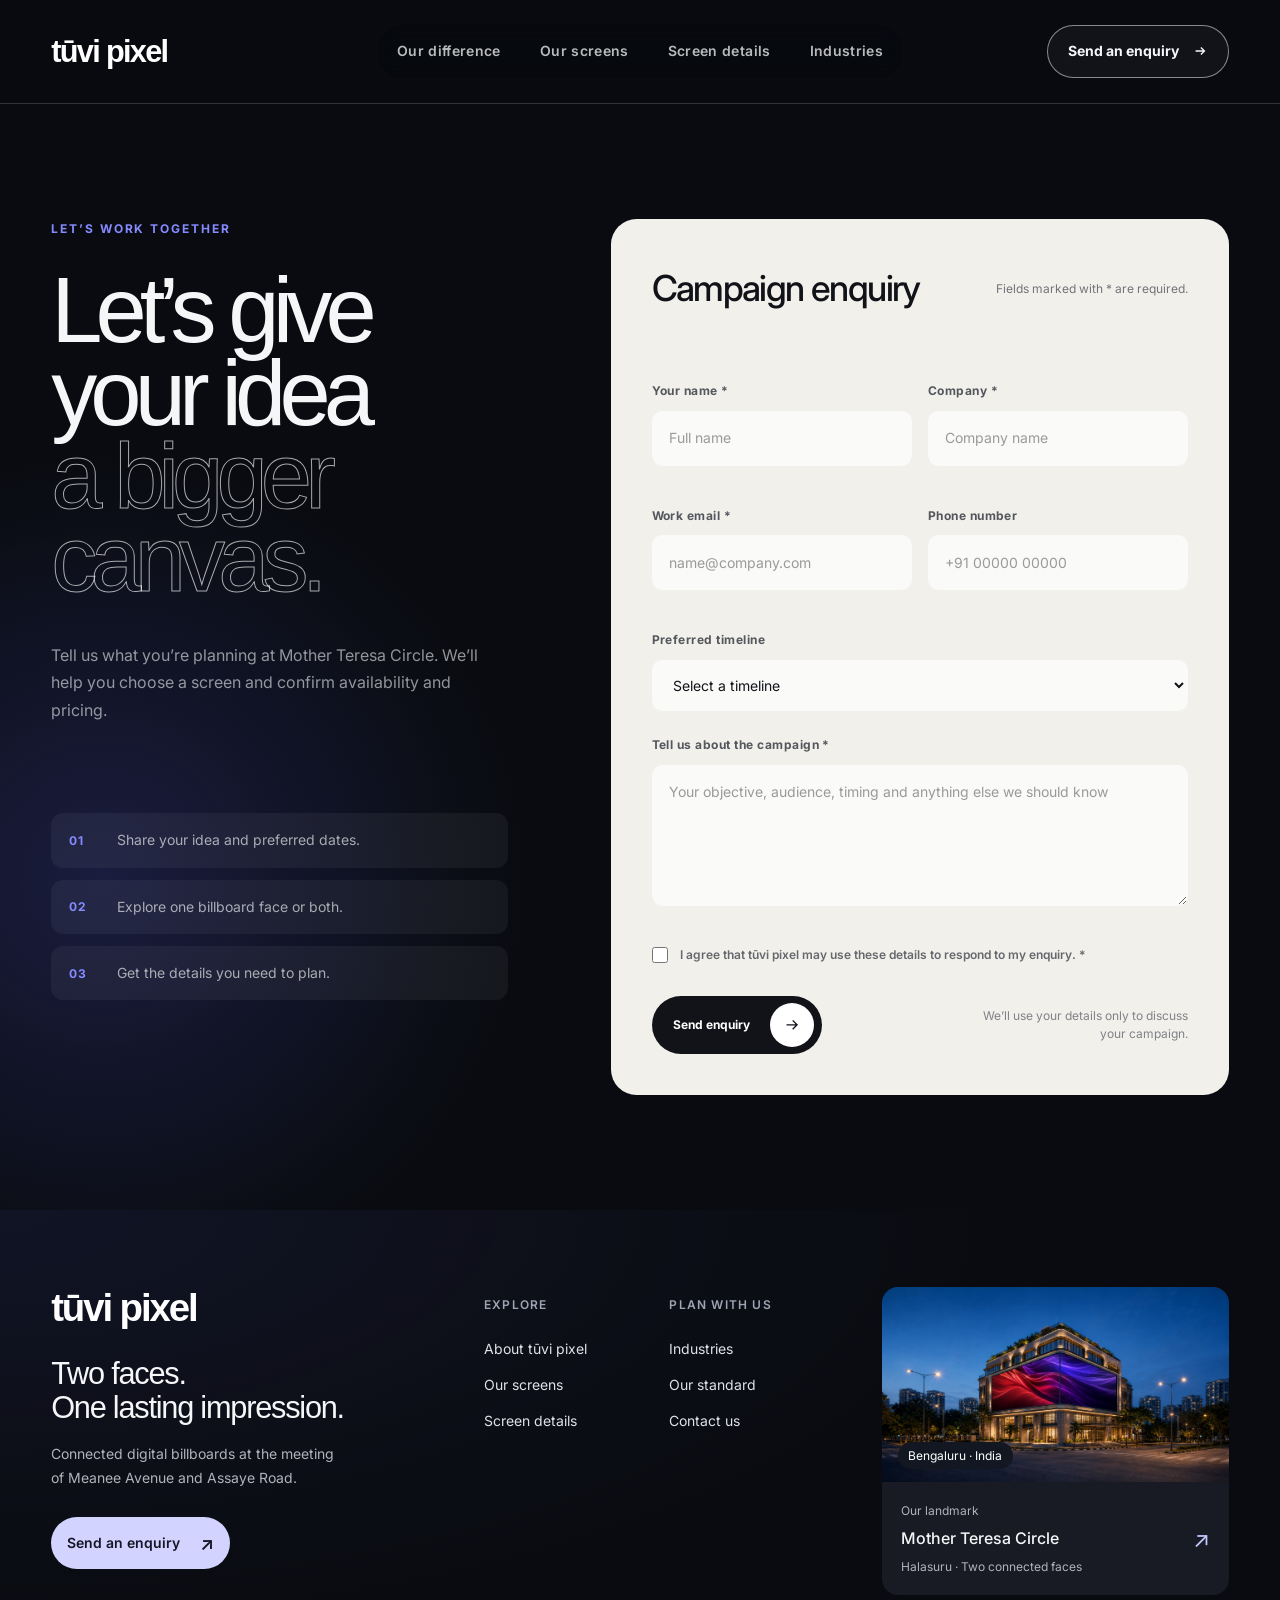
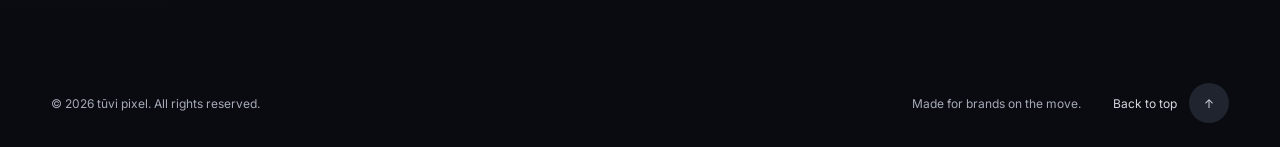
==== commit 29913932: "home page billboard card layout is changed" ====
--- a/contact.html
+++ b/contact.html
@@ -162,16 +162,6 @@
               </div>
 
               <div class="form-field form-field--full">
-                <label for="contact-location">Preferred screen (optional)</label>
-                <input
-                  id="contact-location"
-                  name="locations"
-                  type="text"
-                  placeholder="Meanee Avenue, Assaye Road, both, or help me choose"
-                >
-              </div>
-
-              <div class="form-field form-field--full">
                 <label for="contact-message">Tell us about the campaign *</label>
                 <textarea
                   id="contact-message"
--- a/styles.css
+++ b/styles.css
@@ -2831,9 +2831,10 @@
   justify-content: space-between;
   flex-direction: column;
   width: 100%;
-  aspect-ratio: 16 / 10;
-  min-height: 13rem;
-  padding: 1.2rem;
+  aspect-ratio: 2 / 1;
+  min-height: 0;
+  flex-shrink: 0;
+  padding: 1rem;
   color: white;
   background: #11131d;
   overflow: hidden;
@@ -2886,7 +2887,7 @@
   flex-direction: column;
   flex: 1;
   width: 100%;
-  padding: clamp(1.1rem, 2vw, 1.6rem);
+  padding: 1.1rem 1.2rem;
 }
 
 .inventory-card__meta {
@@ -2897,35 +2898,32 @@
 }
 
 .inventory-card h4 {
-  margin: 0.5rem 0 0.65rem;
-  font-size: clamp(1.35rem, 2vw, 1.75rem);
+  margin: 0.4rem 0 1.1rem;
+  font-size: clamp(1.125rem, 1.5vw, 1.35rem);
   font-weight: 500;
   line-height: 1.2;
   letter-spacing: -0.02em;
   overflow-wrap: anywhere;
-}
-
-.inventory-card__description {
   display: -webkit-box;
   -webkit-box-orient: vertical;
   -webkit-line-clamp: 2;
   overflow: hidden;
-  margin: 0 0 1.5rem;
-  color: #62646d;
-  font-size: 14px;
-  line-height: 1.6;
-}
-
+}
+
+/* Size and price share one compact row; wrap long prices without overflowing. */
 .inventory-card__price {
   display: flex;
+  justify-content: flex-end;
   align-items: baseline;
   flex-wrap: wrap;
-  gap: 0.4rem;
-  margin-top: 1.5rem;
+  gap: 0.2rem 0.35rem;
+  min-width: 0;
+  text-align: right;
+  overflow-wrap: anywhere;
 }
 
 .inventory-card__price strong {
-  font-size: clamp(1.25rem, 1.7vw, 1.5rem);
+  font-size: clamp(1rem, 1.3vw, 1.2rem);
   font-weight: 600;
   letter-spacing: -0.025em;
 }
@@ -2939,21 +2937,6 @@
     grid-template-columns: repeat(4, minmax(0, 1fr));
     gap: 1rem;
   }
-  .inventory-grid--catalogue .inventory-card__visual {
-    aspect-ratio: 16 / 9;
-    min-height: 10rem;
-  }
-  .inventory-grid--catalogue .inventory-card__content { padding: 1.15rem; }
-  .inventory-grid--catalogue .inventory-card h4 {
-    font-size: 1.25rem;
-    display: -webkit-box;
-    -webkit-box-orient: vertical;
-    -webkit-line-clamp: 2;
-    overflow: hidden;
-  }
-  .inventory-grid--catalogue .inventory-card__description { margin-bottom: 1rem; }
-  .inventory-grid--catalogue .inventory-card__price { margin-top: 1rem; }
-  .inventory-grid--catalogue .inventory-card__action { margin-top: 1rem; }
 }
 
 @media (prefers-reduced-motion: reduce) {
@@ -2962,8 +2945,9 @@
 
 .inventory-card__metrics {
   display: grid;
-  grid-template-columns: repeat(2, minmax(0, 1fr));
-  gap: 0.5rem;
+  grid-template-columns: minmax(0, 0.85fr) minmax(0, 1.15fr);
+  align-items: end;
+  gap: 0.75rem;
   margin-top: auto;
 }
 
@@ -2987,8 +2971,8 @@
   display: flex;
   justify-content: space-between;
   align-items: center;
-  margin-top: 1.5rem;
-  padding-top: 1rem;
+  margin-top: 1rem;
+  padding-top: 0.85rem;
   border-top: 1px solid #deddd7;
   font-size: 14px;
   font-weight: 600;
@@ -3004,7 +2988,7 @@
 }
 
 .inventory-skeleton {
-  min-height: 31rem;
+  min-height: 23rem;
   background:
     linear-gradient(90deg, transparent, rgba(255, 255, 255, 0.7), transparent),
     #d7d6d0;
@@ -3390,10 +3374,6 @@
     margin-left: auto;
   }
 
-  .inventory-card__visual {
-    min-height: 13rem;
-  }
-
   .inventory-grid {
     grid-template-columns: none;
     grid-auto-flow: column;
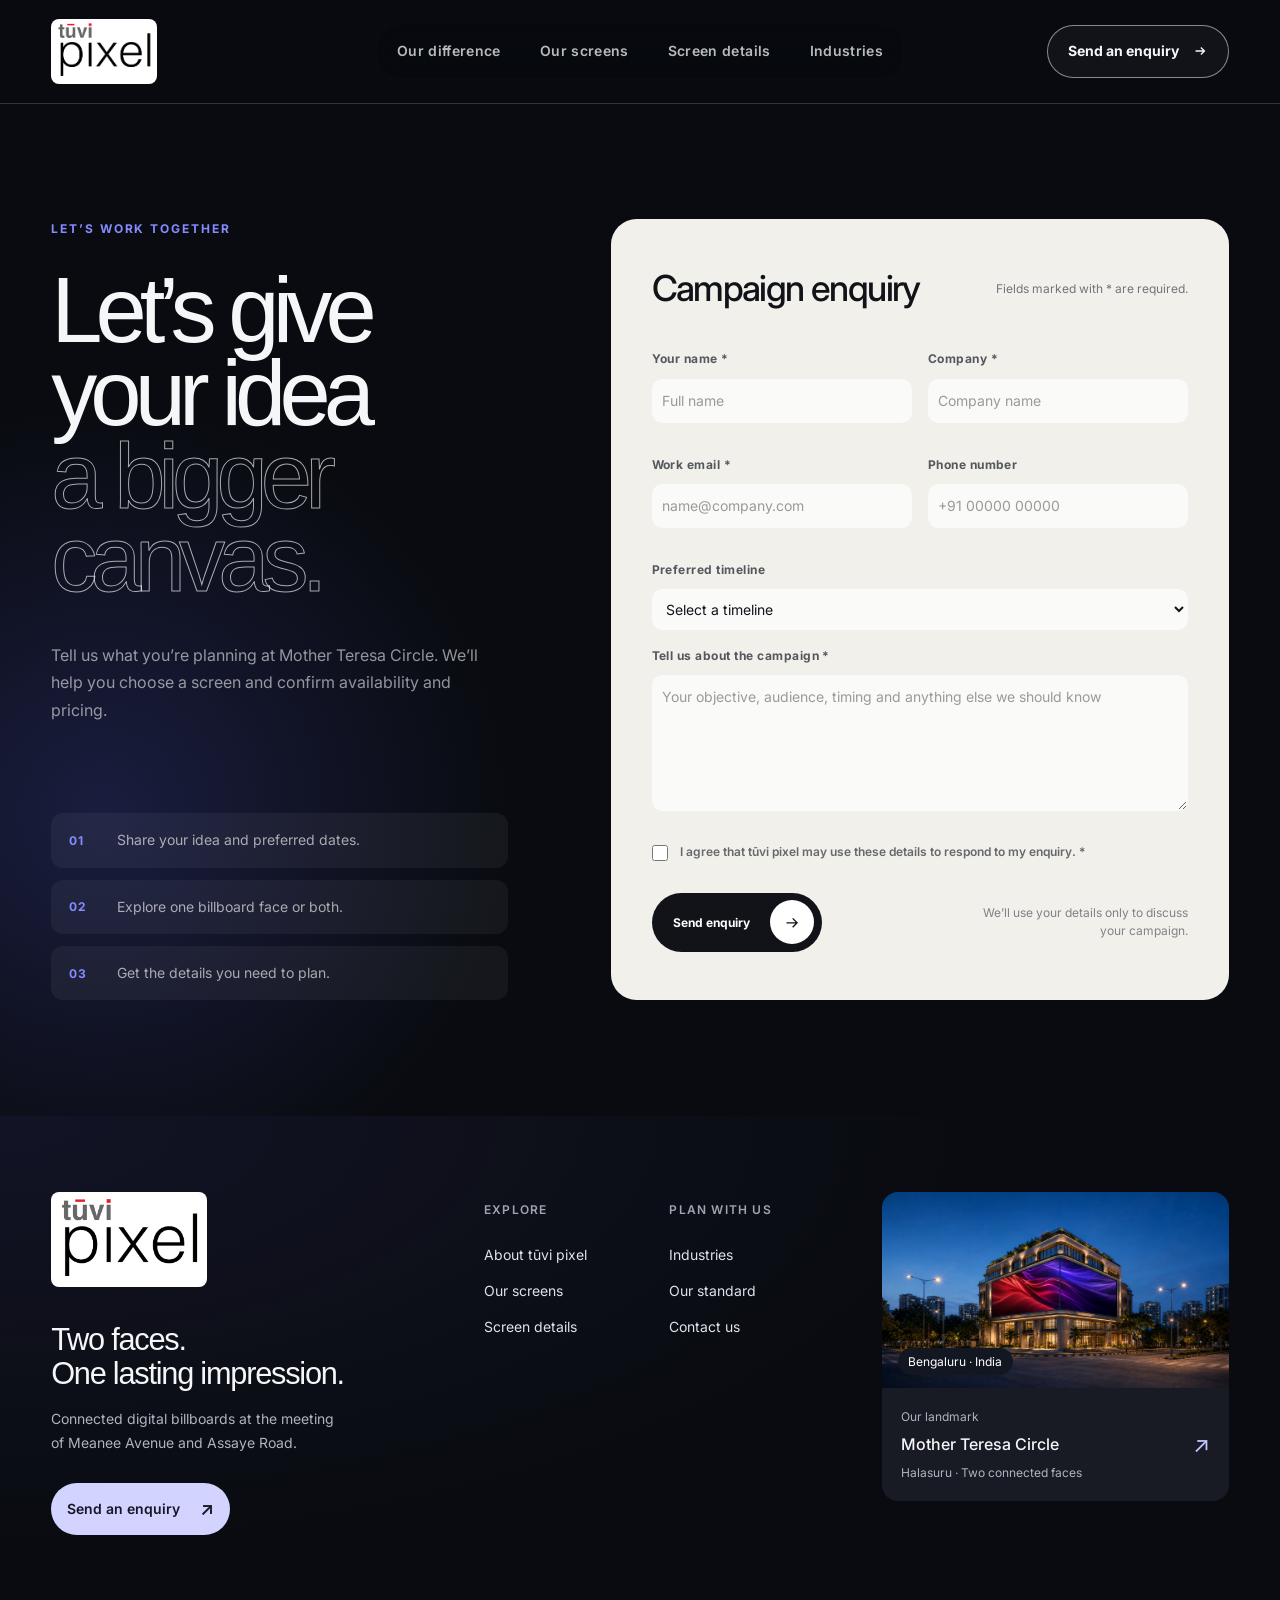
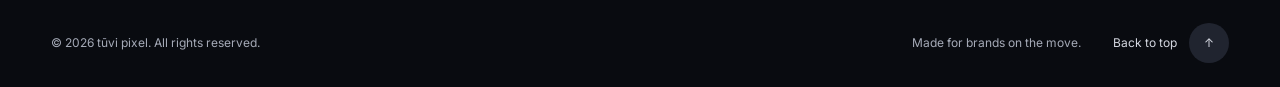
==== commit 149872e4: "Added the booking stutus and until they booked" ====
--- a/contact.html
+++ b/contact.html
@@ -21,8 +21,9 @@
     <!-- Contact-page navigation links back to completed homepage sections. -->
     <header class="site-header is-scrolled" data-header>
       <a class="brand" href="index.html" aria-label="tūvi pixel home">
-        <!-- Text wordmark until approved logo artwork is available. -->
-        <span class="brand__logo brand-wordmark">tūvi pixel</span>
+        <span class="brand__logo brand-logo">
+          <img src="assets/logo/Logo_main.png" alt="tūvi pixel" width="4167" height="4167">
+        </span>
       </a>
 
       <button
@@ -42,6 +43,7 @@
         <a href="index.html#formats">Our screens</a>
         <a href="index.html#locations">Screen details</a>
         <a href="index.html#industries">Industries</a>
+        <a class="site-nav__contact" href="#enquiry-form">Contact us <span aria-hidden="true">↗</span></a>
       </nav>
 
       <a class="header-cta" href="#enquiry-form">
@@ -206,7 +208,9 @@
       <div class="site-footer__top">
         <div class="footer-identity">
           <a class="footer-brand" href="index.html" aria-label="tūvi pixel home">
-            <span class="brand-wordmark">tūvi pixel</span>
+            <span class="brand-logo">
+              <img src="assets/logo/Logo_main.png" alt="tūvi pixel" width="4167" height="4167" loading="lazy">
+            </span>
           </a>
           <p class="footer-identity__headline">Two faces.<br>One lasting impression.</p>
           <p class="footer-identity__copy">Connected digital billboards at the meeting of Meanee Avenue and Assaye Road.</p>
--- a/styles.css
+++ b/styles.css
@@ -111,20 +111,31 @@
   min-width: 0;
 }
 
-/* Live-text wordmark: replace when approved logo artwork is available. */
-.brand-wordmark {
-  font-family: var(--font-heading);
-  font-size: clamp(1.75rem, 2.4vw, 2.25rem);
-  font-weight: 600;
-  letter-spacing: -0.055em;
-  line-height: 1.1;
-  color: #fff;
-  white-space: nowrap;
+/* Frame the square source's white margins without stretching or recolouring the logo. */
+.brand-logo {
+  position: relative;
+  display: block;
+  width: 106px;
+  aspect-ratio: 1.65;
+  overflow: hidden;
+  border-radius: 8px;
+  background: #fff;
+  flex-shrink: 0;
+}
+
+.brand-logo img {
+  position: absolute;
+  top: -31%;
+  left: 0;
+  display: block;
+  width: 100%;
+  max-width: none;
+  height: auto;
 }
 
 .brand__logo {
   display: block;
-  width: clamp(9.5rem, 12vw, 12rem);
+  width: 106px;
   height: auto;
   object-fit: contain;
   transition:
@@ -147,6 +158,9 @@
   border-radius: 999px;
   backdrop-filter: blur(8px);
 }
+
+/* Mobile enquiry link lives inside the menu; desktop keeps its existing CTA. */
+.site-nav .site-nav__contact { display: none; }
 
 .site-nav a {
   position: relative;
@@ -1725,7 +1739,7 @@
 }
 
 .footer-brand { display: inline-flex; }
-.footer-brand .brand-wordmark { font-size: clamp(2rem, 3vw, 2.75rem); }
+.footer-brand .brand-logo { width: 156px; }
 .footer-identity__headline {
   margin: 1.75rem 0 1rem;
   font-family: var(--font-heading);
@@ -1952,7 +1966,7 @@
   justify-content: space-between;
   gap: 2rem;
   align-items: center;
-  margin-bottom: clamp(2.5rem, 5vw, 4.5rem);
+  margin-bottom: clamp(2rem, 2vw, 2rem);
 }
 
 .contact-form__heading span {
@@ -1970,7 +1984,7 @@
 .form-grid {
   display: grid;
   grid-template-columns: repeat(2, minmax(0, 1fr));
-  gap: 1.5rem 1rem;
+  gap: 1rem 1rem;
 }
 
 .form-field {
@@ -1994,7 +2008,7 @@
 .form-field select,
 .form-field textarea {
   width: 100%;
-  padding: 0.95rem 1rem;
+  padding: 0.6rem 0.6rem;
   color: #111319;
   background: rgba(255, 255, 255, 0.66);
   border: 1px solid transparent;
@@ -2049,7 +2063,7 @@
   grid-template-columns: auto 1fr;
   gap: 0.75rem;
   align-items: start;
-  margin-top: 1.5rem;
+  margin-top: 1rem;
   color: #66686e;
   font-size: var(--text-xs);
   line-height: 1.5;
@@ -2182,14 +2196,18 @@
   }
 
   .site-nav {
-    position: fixed;
-    inset: var(--header-height) 0 auto;
+    position: absolute;
+    inset: calc(100% + 0.5rem) 1rem auto;
     display: grid;
-    gap: 0.35rem;
-    padding: 1rem var(--page-gutter) 2rem;
-    background: rgba(7, 9, 13, 0.97);
-    border-bottom: 1px solid var(--line);
-    border-radius: 0;
+    gap: 0.3rem;
+    padding: 0.75rem;
+    max-height: calc(100dvh - var(--header-height) - 2rem);
+    overflow-y: auto;
+    overscroll-behavior: contain;
+    background: #11141c;
+    border: 1px solid rgba(255, 255, 255, 0.1);
+    border-radius: 1.25rem;
+    box-shadow: 0 1.5rem 3rem rgba(0, 0, 0, 0.3);
     opacity: 0;
     visibility: hidden;
     transform: translateY(-1rem);
@@ -2206,10 +2224,36 @@
   }
 
   .site-nav a {
-    padding: 1rem 0;
-    border-bottom: 1px solid var(--line);
-    border-radius: 0;
+    padding: 1rem;
+    min-height: 52px;
+    border: 0;
+    border-radius: 0.75rem;
     font-size: 1rem;
+    font-weight: 500;
+    letter-spacing: 0;
+  }
+
+  .site-nav a:focus-visible, .menu-toggle:focus-visible {
+    outline: 2px solid #a4abff;
+    outline-offset: 2px;
+  }
+
+  .site-nav .site-nav__contact {
+    display: flex;
+    justify-content: space-between;
+    align-items: center;
+    gap: 1rem;
+    margin-top: 0.5rem;
+    background: #dcdfff;
+    color: #171a2c;
+    font-weight: 600;
+  }
+
+  .site-nav .site-nav__contact:hover,
+  .site-nav .site-nav__contact:focus-visible { background: #fff; color: #171a2c; }
+
+  @media (prefers-reduced-motion: reduce) {
+    .site-nav { transition: none; }
   }
 
   .header-cta {
@@ -2334,7 +2378,7 @@
 
 @media (max-width: 600px) {
   .brand__logo {
-    width: 9.25rem;
+    width: 96px;
   }
 
   .hero {
@@ -2813,7 +2857,7 @@
 
 /* The paired option gets a quiet accent, without implying a discount or recommendation. */
 .inventory-card--combined > button { background: #efeffa; }
-.inventory-card--combined .inventory-card__visual > span { background: #dcdfff; color: #22243a; }
+.inventory-card--combined .inventory-card__ownership { background: #dcdfff; color: #22243a; }
 
 .inventory-card > button:hover,
 .inventory-card > button:focus-visible {
@@ -2856,19 +2900,52 @@
   transition: transform 600ms cubic-bezier(0.2, 0.7, 0.2, 1);
 }
 
-.inventory-card__visual > span {
+.inventory-card__ownership {
   position: relative;
   z-index: 1;
   align-self: flex-start;
-  padding: 0.45rem 0.65rem;
+  padding: 0.4rem 0.6rem;
   background: rgba(8, 10, 15, 0.38);
   backdrop-filter: blur(8px);
   border-radius: 999px;
-  font-size: var(--text-xs);
+  font-size: 11px;
   font-weight: 600;
-  letter-spacing: 0.1em;
+  letter-spacing: 0.06em;
   text-transform: uppercase;
 }
+
+/* Status is informational, not a second button inside the card button. */
+.inventory-card__badges {
+  position: relative;
+  z-index: 1;
+  display: flex;
+  align-items: flex-start;
+  justify-content: space-between;
+  flex-wrap: wrap;
+  gap: 0.5rem;
+}
+
+.inventory-booking {
+  display: grid;
+  justify-items: end;
+  gap: 0.3rem;
+  margin-left: auto;
+  font-size: 12px;
+  line-height: 1.4;
+}
+
+.inventory-booking__badge {
+  display: inline-flex;
+  align-items: center;
+  gap: 0.4rem;
+  padding: 0.45rem 0.65rem;
+  border-radius: 999px;
+  background: #fce8e6;
+  color: #934640;
+  font-weight: 600;
+}
+
+.inventory-booking small { padding: 0.2rem 0.45rem; border-radius: 0.3rem; background: rgba(8, 10, 15, 0.8); color: #fff; font-size: 12px; }
 
 .inventory-card > button:hover .inventory-card__visual img {
   transform: scale(1.045);
@@ -2923,7 +3000,7 @@
 }
 
 .inventory-card__price strong {
-  font-size: clamp(1rem, 1.3vw, 1.2rem);
+  font-size: clamp(1rem, 1vw, 1rem);
   font-weight: 600;
   letter-spacing: -0.025em;
 }
